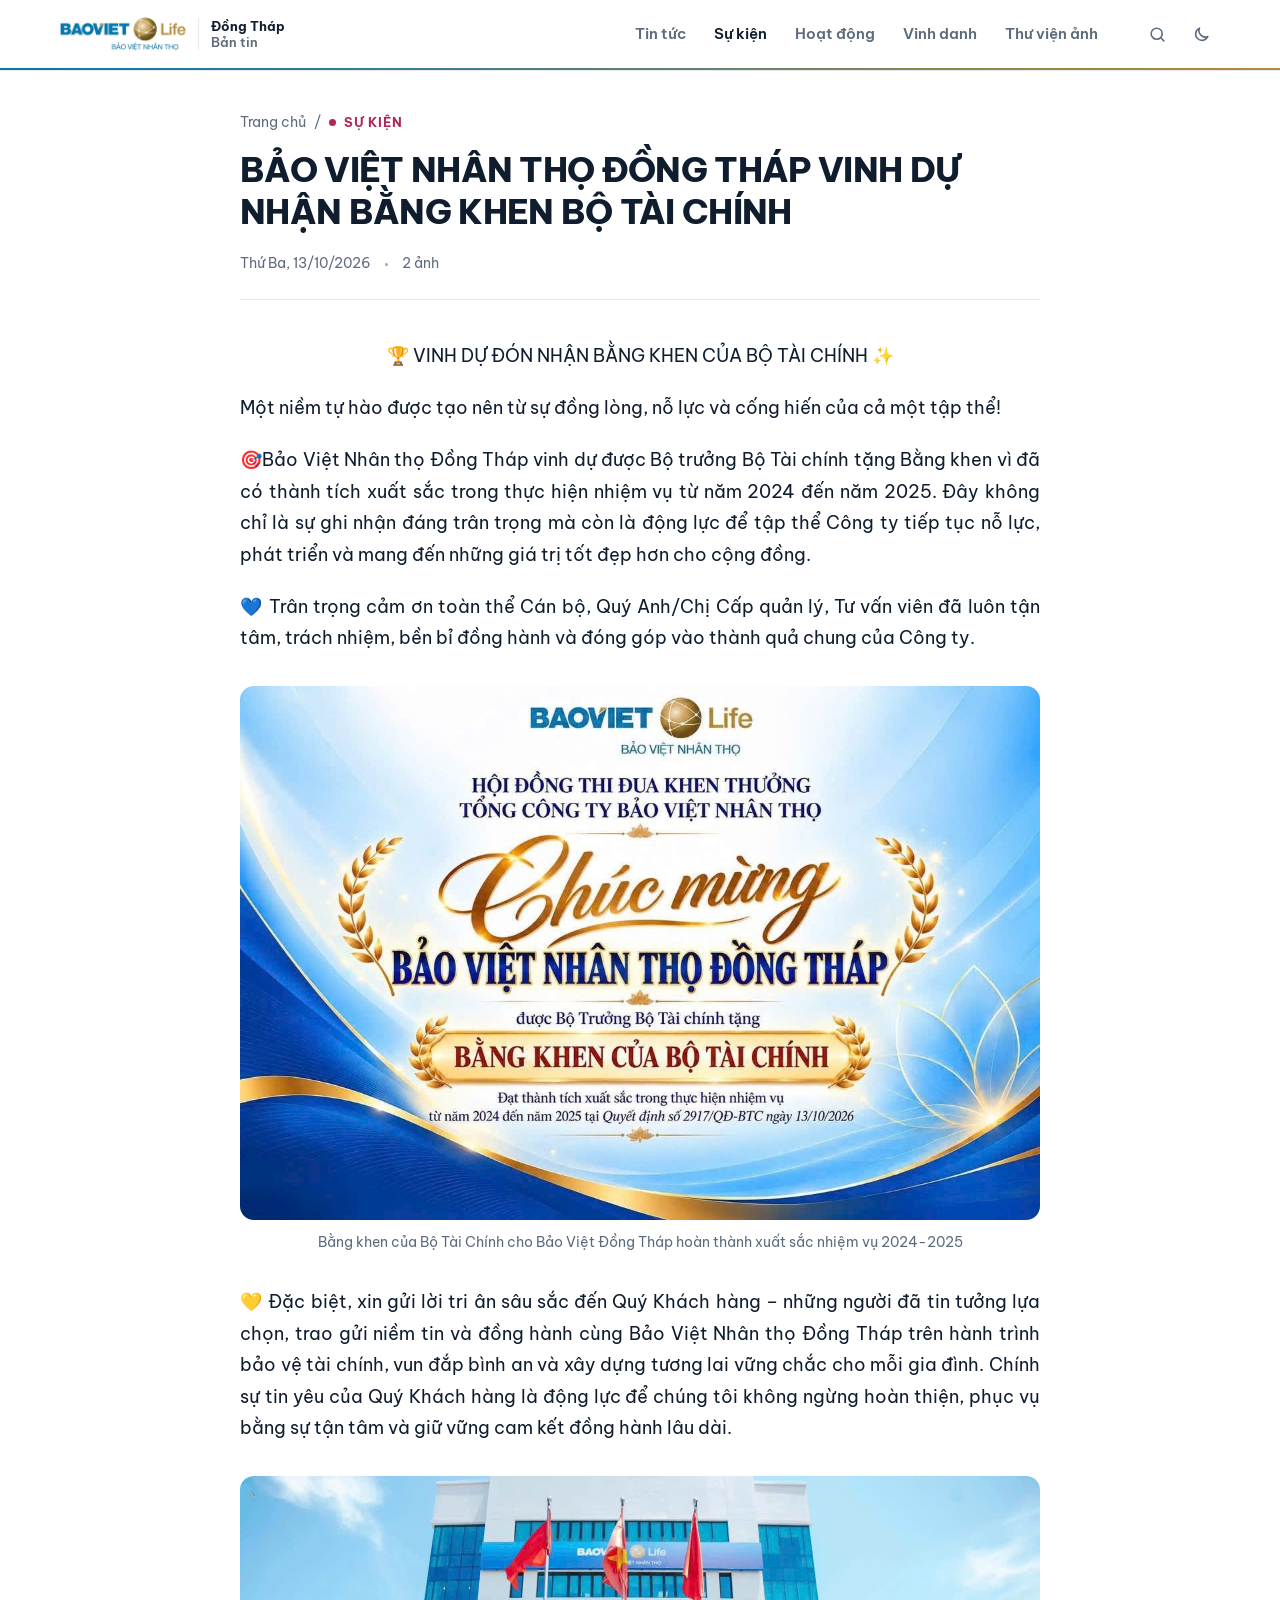
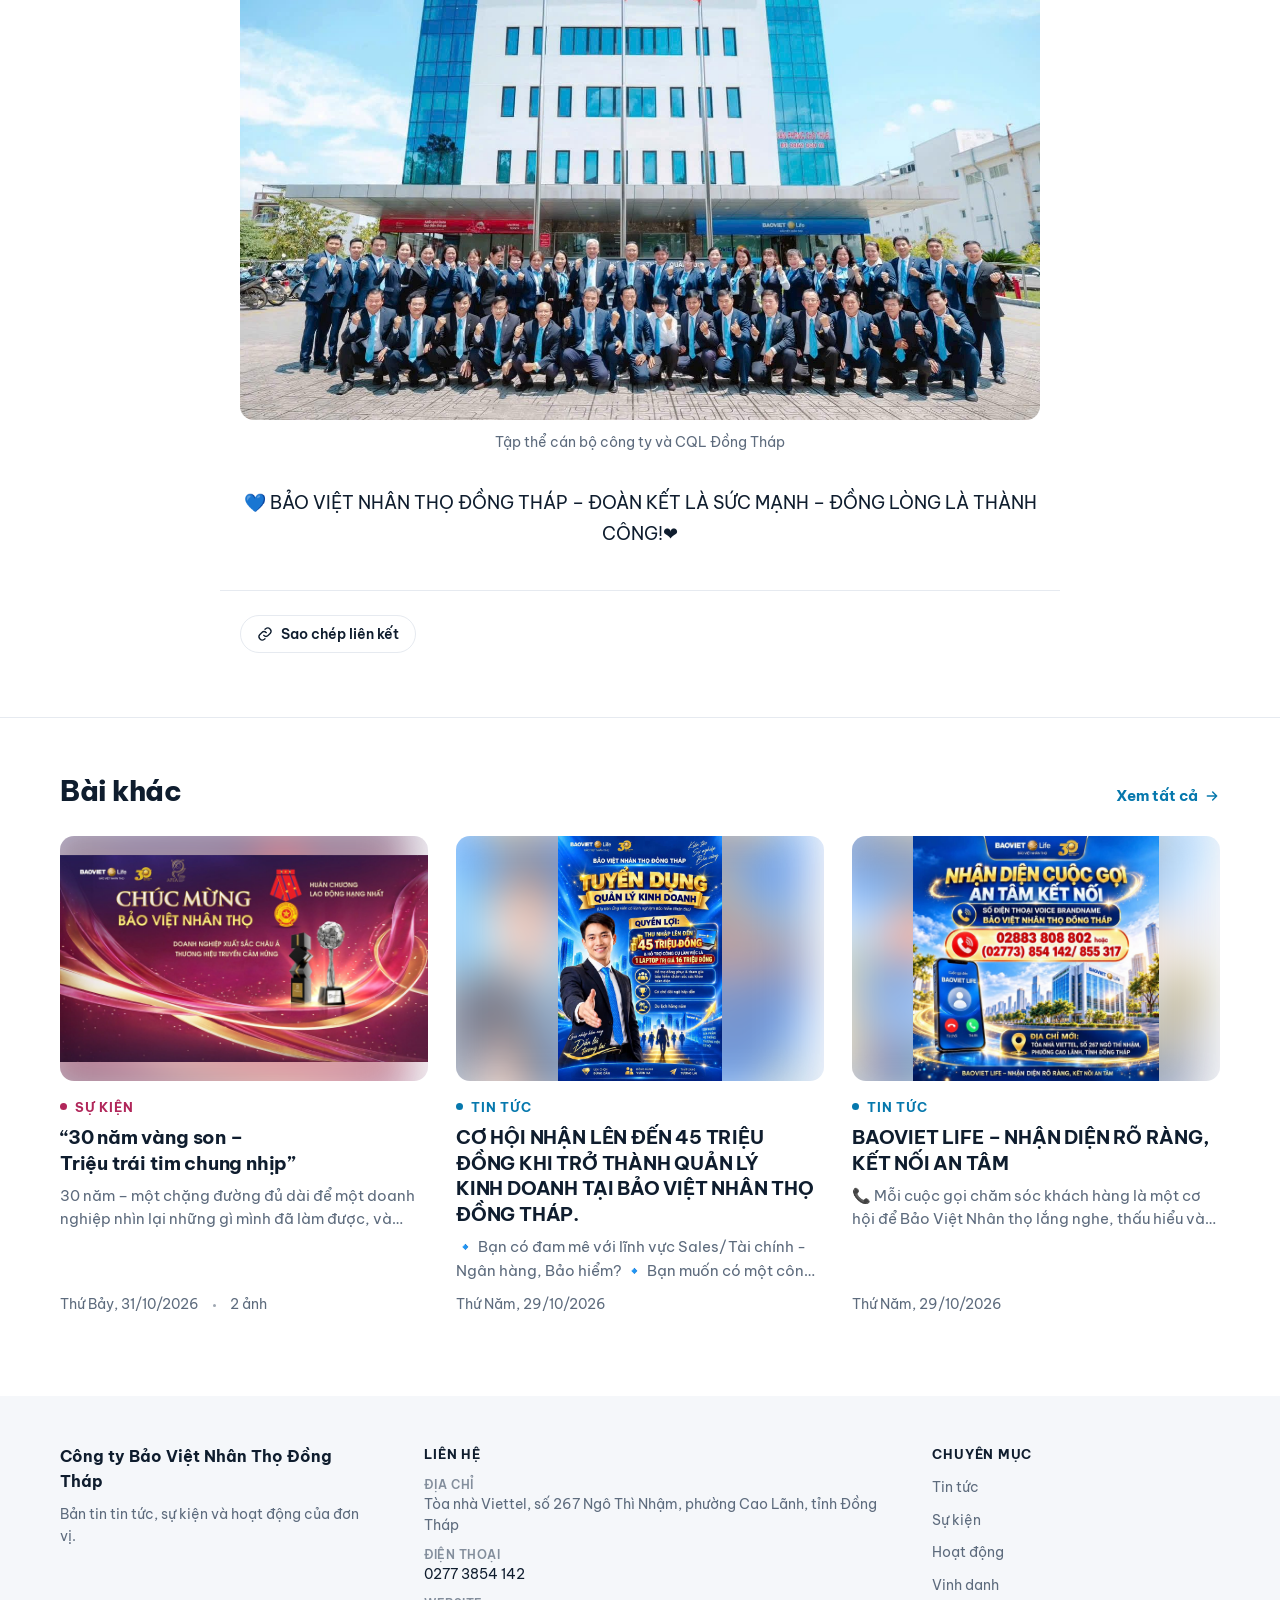
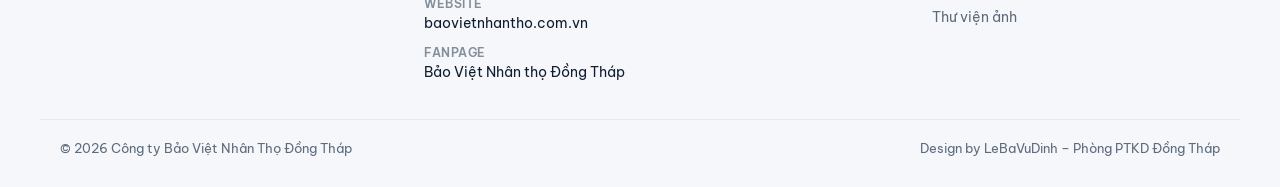
==== 20261013-bao-viet-nhan-tho-dong-thap-vinh-du-nhan-bang-khen.html @ 20047659 "Cuối trang: liên hệ, địa chỉ, chuyên mục, bản quyền và người thiết kế Co-Authored-By: Claude Opus 5." ====
<!doctype html>
<html lang="vi">
<head>
<meta charset="utf-8">
<meta name="viewport" content="width=device-width, initial-scale=1, viewport-fit=cover">
<title>BẢO VIỆT NHÂN THỌ ĐỒNG THÁP VINH DỰ NHẬN BẰNG KHEN BỘ TÀI CHÍNH – Bản tin BVNT Đồng Tháp</title>
<meta name="description" content="VINH DỰ ĐÓN NHẬN BẰNG KHEN CỦA BỘ TÀI CHÍNH Một niềm tự hào được tạo nên từ sự đồng lòng, nỗ lực và cống hiến của cả một tập thể! Bảo Việt Nhân thọ Đồng…">
<meta property="og:title" content="BẢO VIỆT NHÂN THỌ ĐỒNG THÁP VINH DỰ NHẬN BẰNG KHEN BỘ TÀI CHÍNH">
<meta property="og:description" content="VINH DỰ ĐÓN NHẬN BẰNG KHEN CỦA BỘ TÀI CHÍNH Một niềm tự hào được tạo nên từ sự đồng lòng, nỗ lực và cống hiến của cả một tập thể! Bảo Việt Nhân thọ Đồng…">
<meta property="og:type" content="article">
<!--seo-->
<link rel="canonical" href="https://bvntdongthap.github.io/20261013-bao-viet-nhan-tho-dong-thap-vinh-du-nhan-bang-khen.html">
<meta property="og:url" content="https://bvntdongthap.github.io/20261013-bao-viet-nhan-tho-dong-thap-vinh-du-nhan-bang-khen.html">
<meta property="og:image" content="https://bvntdongthap.github.io/anh/20261013-bao-viet-nhan-tho-dong-thap-vinh-du-nhan-bang-khen/01.jpg">
<meta property="og:site_name" content="Bản tin BVNT Đồng Tháp">
<meta property="og:locale" content="vi_VN">
<meta name="twitter:card" content="summary_large_image">
<meta property="article:published_time" content="2026-10-13T08:00:00+07:00">
<meta property="article:section" content="Sự kiện">
<script type="application/ld+json">{"@context":"https://schema.org","@type":"NewsArticle","headline":"BẢO VIỆT NHÂN THỌ ĐỒNG THÁP VINH DỰ NHẬN BẰNG KHEN BỘ TÀI CHÍNH","description":"VINH DỰ ĐÓN NHẬN BẰNG KHEN CỦA BỘ TÀI CHÍNH Một niềm tự hào được tạo nên từ sự đồng lòng, nỗ lực và cống hiến của cả một tập thể! Bảo Việt Nhân thọ Đồng…","image":["https://bvntdongthap.github.io/anh/20261013-bao-viet-nhan-tho-dong-thap-vinh-du-nhan-bang-khen/01.jpg"],"datePublished":"2026-10-13T08:00:00+07:00","dateModified":"2026-10-13T08:00:00+07:00","inLanguage":"vi","author":{"@type":"Organization","name":"Bảo Việt Nhân Thọ Đồng Tháp","url":"https://bvntdongthap.github.io/"},"publisher":{"@type":"Organization","name":"Bảo Việt Nhân Thọ Đồng Tháp","logo":{"@type":"ImageObject","url":"https://bvntdongthap.github.io/anh/logo.png"}},"mainEntityOfPage":{"@type":"WebPage","@id":"https://bvntdongthap.github.io/20261013-bao-viet-nhan-tho-dong-thap-vinh-du-nhan-bang-khen.html"}}</script>
<!--/seo-->
<link rel="icon" type="image/png" href="anh/bieu-tuong.png">
<link rel="preconnect" href="https://fonts.googleapis.com">
<link rel="preconnect" href="https://fonts.gstatic.com" crossorigin>
<link rel="stylesheet" href="https://fonts.googleapis.com/css2?family=Be+Vietnam+Pro:wght@400;500;600;700;800&display=swap">
<link rel="stylesheet" href="giao-dien.css?v=90fd9b16">
</head>
<body>
<header class="top">
  <div class="wrap">
    <a class="brand" href="index.html" aria-label="Bản tin Bảo Việt Nhân Thọ Đồng Tháp, trang chủ"><img src="anh/logo.png" alt="Bảo Việt Nhân Thọ" width="126" height="34"><span><b>Đồng Tháp</b>Bản tin</span></a>
    <nav class="nav" id="nav" aria-label="Chuyên mục"><a href="index.html?muc=news#moi-nhat">Tin tức</a><a href="index.html?muc=event#moi-nhat">Sự kiện</a><a href="index.html?muc=activity#moi-nhat">Hoạt động</a><a href="index.html?muc=honor#moi-nhat">Vinh danh</a><a href="index.html#khoanh-khac">Thư viện ảnh</a></nav>
    <div class="tools"><button class="ibtn" type="button" id="b-search" aria-label="Tìm kiếm" aria-expanded="false"><svg viewBox="0 0 24 24" fill="none" stroke="currentColor" stroke-width="2" stroke-linecap="round" aria-hidden="true"><circle cx="11" cy="11" r="7"/><path d="m20 20-3.5-3.5"/></svg></button><button class="ibtn" type="button" id="b-theme" aria-label="Đổi giao diện sáng/tối"><svg viewBox="0 0 24 24" fill="none" stroke="currentColor" stroke-width="2" stroke-linecap="round" stroke-linejoin="round" aria-hidden="true"><path d="M20 14.5A8 8 0 0 1 9.5 4a8 8 0 1 0 10.5 10.5Z"/></svg></button></div>
  </div>
  <div class="accent" aria-hidden="true"></div>
  <div class="search" id="search"><div class="wrap"><input id="q" type="search" placeholder="Tìm bài viết…" aria-label="Tìm bài viết" autocomplete="off"></div></div>
</header>

<main id="bai"><article><header class="art"><nav class="crumb" aria-label="Vị trí"><a href="index.html">Trang chủ</a><span aria-hidden="true">/</span><a class="kick k-event" href="index.html?muc=event#moi-nhat">Sự kiện</a></nav><h1 class="long">BẢO VIỆT NHÂN THỌ ĐỒNG THÁP VINH DỰ NHẬN BẰNG KHEN BỘ TÀI CHÍNH</h1><p class="meta"><span>Thứ Ba, 13/10/2026</span><span>2 ảnh</span></p></header><div class="prose"><p class="al-center">🏆 VINH DỰ ĐÓN NHẬN BẰNG KHEN CỦA BỘ TÀI CHÍNH ✨</p><p class="al-justify">Một niềm tự hào được tạo nên từ sự đồng lòng, nỗ lực và cống hiến của cả một tập thể!</p><p class="al-justify">🎯Bảo Việt Nhân thọ Đồng Tháp vinh dự được Bộ trưởng Bộ Tài chính tặng Bằng khen vì đã có thành tích xuất sắc trong thực hiện nhiệm vụ từ năm 2024 đến năm 2025. Đây không chỉ là sự ghi nhận đáng trân trọng mà còn là động lực để tập thể Công ty tiếp tục nỗ lực, phát triển và mang đến những giá trị tốt đẹp hơn cho cộng đồng.</p><p class="al-justify">💙 Trân trọng cảm ơn toàn thể Cán bộ, Quý Anh/Chị Cấp quản lý, Tư vấn viên đã luôn tận tâm, trách nhiệm, bền bỉ đồng hành và đóng góp vào thành quả chung của Công ty.</p><figure class="inl"><button type="button" data-aphoto="0" aria-label="Xem ảnh 1"><img src="anh/20261013-bao-viet-nhan-tho-dong-thap-vinh-du-nhan-bang-khen/01.jpg" alt="Bằng khen của  Bộ Tài Chính cho Bảo Việt Đồng Tháp hoàn thành xuất sắc nhiệm vụ 2024-2025" loading="lazy"></button><figcaption>Bằng khen của  Bộ Tài Chính cho Bảo Việt Đồng Tháp hoàn thành xuất sắc nhiệm vụ 2024-2025</figcaption></figure><p class="al-justify">💛 Đặc biệt, xin gửi lời tri ân sâu sắc đến Quý Khách hàng – những người đã tin tưởng lựa chọn, trao gửi niềm tin và đồng hành cùng Bảo Việt Nhân thọ Đồng Tháp trên hành trình bảo vệ tài chính, vun đắp bình an và xây dựng tương lai vững chắc cho mỗi gia đình. Chính sự tin yêu của Quý Khách hàng là động lực để chúng tôi không ngừng hoàn thiện, phục vụ bằng sự tận tâm và giữ vững cam kết đồng hành lâu dài.</p><figure class="inl"><button type="button" data-aphoto="1" aria-label="Xem ảnh 2"><img src="anh/20261013-bao-viet-nhan-tho-dong-thap-vinh-du-nhan-bang-khen/02.jpg" alt="Tập thể cán bộ công ty và CQL Đồng Tháp" loading="lazy"></button><figcaption>Tập thể cán bộ công ty và CQL Đồng Tháp</figcaption></figure><p class="al-center">💙 BẢO VIỆT NHÂN THỌ ĐỒNG THÁP – ĐOÀN KẾT LÀ SỨC MẠNH – ĐỒNG LÒNG LÀ THÀNH CÔNG!❤️</p></div><p class="share"><button class="pill" type="button" data-act="copy"><svg viewBox="0 0 24 24" fill="none" stroke="currentColor" stroke-width="2" stroke-linecap="round" stroke-linejoin="round" aria-hidden="true"><path d="M10 14a5 5 0 0 0 7 0l3-3a5 5 0 0 0-7-7l-1 1M14 10a5 5 0 0 0-7 0l-3 3a5 5 0 0 0 7 7l1-1"/></svg><span>Sao chép liên kết</span></button></p></article><section class="sec related" aria-labelledby="h-rel"><div class="wrap"><div class="sec-h"><h2 id="h-rel">Bài khác</h2><a class="more" href="index.html">Xem tất cả <svg viewBox="0 0 24 24" width="16" height="16" fill="none" stroke="currentColor" stroke-width="2.2" stroke-linecap="round" stroke-linejoin="round" aria-hidden="true"><path d="M5 12h14M13 6l6 6-6 6"/></svg></a></div><div class="grid"><a class="card" href="20261031-30-nam-vang-son-trieu-trai-tim-chung-nhip.html" data-open="20261031-30-nam-vang-son-trieu-trai-tim-chung-nhip"><span class="ph"><img class="blur" src="anh/20261031-30-nam-vang-son-trieu-trai-tim-chung-nhip/01.jpg" alt="" aria-hidden="true" loading="lazy"><img class="fg" src="anh/20261031-30-nam-vang-son-trieu-trai-tim-chung-nhip/01.jpg" alt="“30 năm vàng son – Triệu trái tim chung nhịp”" loading="lazy"></span><span class="kick k-event">Sự kiện · Còn 2 ngày</span><h3>“30 năm vàng son – Triệu trái tim chung nhịp”</h3><span class="sn">30 năm – một chặng đường đủ dài để một doanh nghiệp nhìn lại những gì mình đã làm được, và cũng đủ để chúng tôi hiểu rằng: thành tựu lớn nhất của Bảo Việt Nhân thọ không chỉ nằm ở những con số, mà…</span><span class="meta"><span>Thứ Bảy, 31/10/2026</span><span>2 ảnh</span></span></a><a class="card" href="20261029-co-hoi-nhan-len-den-45-trieu-dong-khi-tro-thanh-qu.html" data-open="20261029-co-hoi-nhan-len-den-45-trieu-dong-khi-tro-thanh-qu"><span class="ph"><img class="blur" src="anh/20261029-co-hoi-nhan-len-den-45-trieu-dong-khi-tro-thanh-qu/01.jpg" alt="" aria-hidden="true" loading="lazy"><img class="fg" src="anh/20261029-co-hoi-nhan-len-den-45-trieu-dong-khi-tro-thanh-qu/01.jpg" alt="CƠ HỘI NHẬN LÊN ĐẾN 45 TRIỆU ĐỒNG KHI TRỞ THÀNH QUẢN LÝ KINH DOANH TẠI BẢO VIỆT NHÂN THỌ ĐỒNG THÁP." loading="lazy"></span><span class="kick k-news">Tin tức</span><h3>CƠ HỘI NHẬN LÊN ĐẾN 45 TRIỆU ĐỒNG KHI TRỞ THÀNH QUẢN LÝ KINH DOANH TẠI BẢO VIỆT NHÂN THỌ ĐỒNG THÁP.</h3><span class="sn">🔹 Bạn có đam mê với lĩnh vực Sales/Tài chính - Ngân hàng, Bảo hiểm? 🔹 Bạn muốn có một công việc với chế độ ổn định? 🔹 Bạn muốn nâng cao thu nhập nhưng chưa có kinh nghiệm thực chiến? Vị trí Quản…</span><span class="meta"><span>Thứ Năm, 29/10/2026</span></span></a><a class="card" href="20261029-baoviet-life-nhan-dien-ro-rang-ket-noi-an-tam.html" data-open="20261029-baoviet-life-nhan-dien-ro-rang-ket-noi-an-tam"><span class="ph"><img class="blur" src="anh/20261029-baoviet-life-nhan-dien-ro-rang-ket-noi-an-tam/01.jpg" alt="" aria-hidden="true" loading="lazy"><img class="fg" src="anh/20261029-baoviet-life-nhan-dien-ro-rang-ket-noi-an-tam/01.jpg" alt="Số Hotline Công Ty Bảo Việt Đồng Tháp" loading="lazy"></span><span class="kick k-news">Tin tức</span><h3>BAOVIET LIFE – NHẬN DIỆN RÕ RÀNG, KẾT NỐI AN TÂM</h3><span class="sn">📞 Mỗi cuộc gọi chăm sóc khách hàng là một cơ hội để Bảo Việt Nhân thọ lắng nghe, thấu hiểu và đồng hành cùng Quý khách. Nhằm mang đến trải nghiệm dịch vụ thuận tiện, an toàn và đáng tin cậy hơn, Bảo…</span><span class="meta"><span>Thứ Năm, 29/10/2026</span></span></a></div></div></section></main>

<footer class="foot">
  <div class="wrap foot-grid">
    <div class="foot-brand"><strong>Công ty Bảo Việt Nhân Thọ Đồng Tháp</strong><p>Bản tin tin tức, sự kiện và hoạt động của đơn vị.</p></div>
    <div><h2>Liên hệ</h2><ul class="foot-list"><li><span>Địa chỉ</span>Tòa nhà Viettel, số 267 Ngô Thì Nhậm, phường Cao Lãnh, tỉnh Đồng Tháp</li><li><span>Điện thoại</span><a href="tel:02773854142">0277 3854 142</a></li><li><span>Website</span><a href="https://baovietnhantho.com.vn" target="_blank" rel="noopener">baovietnhantho.com.vn</a></li><li><span>Fanpage</span><a href="https://www.facebook.com/profile.php?id=61576622672653" target="_blank" rel="noopener">Bảo Việt Nhân thọ Đồng Tháp</a></li></ul></div>
    <div><h2>Chuyên mục</h2><nav class="foot-nav" aria-label="Liên kết cuối trang"><a href="index.html?muc=news#moi-nhat">Tin tức</a><a href="index.html?muc=event#moi-nhat">Sự kiện</a><a href="index.html?muc=activity#moi-nhat">Hoạt động</a><a href="index.html?muc=honor#moi-nhat">Vinh danh</a><a href="index.html#khoanh-khac">Thư viện ảnh</a></nav></div>
  </div>
  <div class="wrap foot-bar"><span>© 2026 Công ty Bảo Việt Nhân Thọ Đồng Tháp</span><span>Design by LeBaVuDinh – Phòng PTKD Đồng Tháp</span></div>
</footer>

<dialog id="lightbox" aria-label="Xem ảnh">
  <div class="lb">
    <button class="x" type="button" data-close aria-label="Đóng">×</button>
    <img id="lb-img" alt="">
    <div class="cap" id="lb-cap"></div>
    <button class="lb-nav lb-prev" type="button" id="lb-prev" aria-label="Ảnh trước">‹</button>
    <button class="lb-nav lb-next" type="button" id="lb-next" aria-label="Ảnh sau">›</button>
  </div>
</dialog>

<script>window.BAI_ID = "20261013-bao-viet-nhan-tho-dong-thap-vinh-du-nhan-bang-khen";</script>
<script src="du-lieu/bai-viet.js?v=d2145c5d"></script>
<script src="chung.js?v=aa535b6d"></script>
<script>
(function () {
  var posts = loadPosts().sort(byDateDesc), byId = {};
  posts.forEach(function (p) { byId[p.id] = p; });
  // Trang tĩnh của bài gán window.BAI_ID; link cũ dạng bai.html?id=… thì chuyển sang trang tĩnh.
  var id = window.BAI_ID || new URLSearchParams(location.search).get('id') || '';
  var p = byId[id];
  if (!window.BAI_ID && p) { location.replace(postHref(id)); return; }
  themeInit();
  var box = $('#search'), q = $('#q');
  $('#b-search').addEventListener('click', function () { var on = box.classList.toggle('on'); this.setAttribute('aria-expanded', on); if (on) q.focus(); });
  q.addEventListener('keydown', function (e) { if (e.key === 'Enter' && q.value.trim()) location.href = 'index.html?q=' + encodeURIComponent(q.value.trim()) + '#moi-nhat'; });
  if (!p) { $('#bai').innerHTML = '<header class="art"><h1>Không tìm thấy bài viết</h1><p class="lead">Bài có thể đã được gỡ. <a href="index.html">Về trang chủ</a></p></header>'; return; }
  document.querySelectorAll('#nav a').forEach(function (a) { if (a.getAttribute('href').indexOf('muc=' + p.kind + '#') > 0) a.setAttribute('aria-current', 'page'); else a.removeAttribute('aria-current'); });
  $('#bai').innerHTML = postHTML(p, posts);
  var photos = p.photos.map(function (ph) { return { id: ph.id, caption: ph.caption, post: p }; });
  document.addEventListener('click', function (e) {
    var b = e.target.closest('[data-aphoto]'); if (b) return openLB(photos, +b.dataset.aphoto, p.id);
    var c = e.target.closest('[data-act="copy"]'); if (c) copyLink(c);
  });
  initLightbox();
  Peek.init(function (x) { return byId[x]; });
  fitAll();
})();
</script>
</body>
</html>
---- giao-dien.css ----
/* Giao diện Bản tin BVNT Đồng Tháp — kiểu tạp chí tối giản: một màu chủ đạo, nhiều khoảng trắng, chữ thường, không khung thừa.
   Bố cục: đầu trang mảnh → tin chính → lưới Mới nhất có nút lọc → Khoảnh khắc (ảnh) → cuối trang. Trang bài: tiêu đề rộng, cột chữ 680px. */
:root {
  --brand: #0678ad; --brand-ink: #055e88; --navy: #083553; --gold: #b48b34; --gold-soft: #f6eedd;
  --bg: #ffffff; --soft: #f5f7fa; --ink: #0f1d2e; --muted: #5d6b7d; --line: #e6eaf0;
  --k-news: #0678ad; --k-event: #b1265a; --k-activity: #2b7148; --k-honor: #9a7424;
  --header: rgba(255,255,255,.86); --plate: transparent;
  --font: "Be Vietnam Pro", "Segoe UI", system-ui, sans-serif;
  --gut: max(20px, env(safe-area-inset-left, 0px)); --col: 800px;
  color-scheme: light;
}
@media (prefers-color-scheme: dark) { :root:not([data-theme="light"]) {
  --brand: #5cb3e8; --brand-ink: #7cc3ee; --navy: #e9eef5; --gold: #d8ae55; --gold-soft: #2c2412;
  --bg: #0b1420; --soft: #111d2c; --ink: #e9eef5; --muted: #9aa8ba; --line: #1f2d40;
  --k-news: #5cb3e8; --k-event: #f07aa3; --k-activity: #6fcf97; --k-honor: #e0bb63;
  --header: rgba(11,20,32,.82); --plate: #ffffff; color-scheme: dark; } }
:root[data-theme="dark"] {
  --brand: #5cb3e8; --brand-ink: #7cc3ee; --navy: #e9eef5; --gold: #d8ae55; --gold-soft: #2c2412;
  --bg: #0b1420; --soft: #111d2c; --ink: #e9eef5; --muted: #9aa8ba; --line: #1f2d40;
  --k-news: #5cb3e8; --k-event: #f07aa3; --k-activity: #6fcf97; --k-honor: #e0bb63;
  --header: rgba(11,20,32,.82); --plate: #ffffff; color-scheme: dark; }

* { box-sizing: border-box; }
html { -webkit-text-size-adjust: 100%; }
body { margin: 0; background: var(--bg); color: var(--ink); font-family: var(--font); font-size: 16px; line-height: 1.6; -webkit-font-smoothing: antialiased; }
h1, h2, h3, p, figure { margin: 0; }
a { color: inherit; text-decoration: none; }
img { display: block; max-width: 100%; }
button { font: inherit; color: inherit; }
:focus-visible { outline: 2px solid var(--brand); outline-offset: 3px; border-radius: 4px; }
.wrap { max-width: 1200px; margin: 0 auto; padding: 0 var(--gut); }
.sr { position: absolute; width: 1px; height: 1px; overflow: hidden; clip: rect(0 0 0 0); white-space: nowrap; }

/* ---------- Đầu trang ---------- */
.top { position: sticky; top: 0; z-index: 30; background: var(--header); backdrop-filter: saturate(1.6) blur(14px); -webkit-backdrop-filter: saturate(1.6) blur(14px); border-bottom: 1px solid var(--line); }
.top .wrap { display: flex; align-items: center; gap: 28px; height: 68px; }
.brand { display: flex; align-items: center; gap: 12px; flex: none; }
.brand img { height: 34px; width: auto; background: var(--plate); border-radius: 6px; padding: var(--plate-pad, 0); }
:root[data-theme="dark"] .brand img { padding: 4px 6px; }
@media (prefers-color-scheme: dark) { :root:not([data-theme="light"]) .brand img { padding: 4px 6px; } }
.brand span { padding-left: 12px; border-left: 1px solid var(--line); font-size: 13px; line-height: 1.25; font-weight: 600; color: var(--muted); }
.brand b { display: block; color: var(--ink); font-weight: 700; }
.nav { display: flex; gap: 4px; margin-left: auto; }
.nav a { padding: 8px 12px; border-radius: 999px; font-size: 14.5px; font-weight: 600; color: var(--muted); transition: color .15s, background .15s; }
.nav a:hover { color: var(--ink); background: var(--soft); }
.nav a[aria-current] { color: var(--ink); }
.tools { display: flex; gap: 6px; }
.ibtn { display: inline-grid; place-items: center; width: 38px; height: 38px; border: 0; border-radius: 999px; background: transparent; color: var(--muted); cursor: pointer; }
.ibtn:hover { background: var(--soft); color: var(--ink); }
.ibtn svg { width: 19px; height: 19px; }
.accent { height: 2px; background: linear-gradient(90deg, var(--brand), var(--gold)); }
.search { display: none; border-bottom: 1px solid var(--line); background: var(--bg); }
.search.on { display: block; }
.search input { width: 100%; height: 56px; border: 0; background: transparent; color: var(--ink); font: inherit; font-size: 18px; outline: none; }
@media (max-width: 860px) { .nav { display: none; } .tools { margin-left: auto; } .top .wrap { height: 60px; } .brand img { height: 30px; } }

/* ---------- Nhãn mục và thông tin phụ ---------- */
.kick { display: inline-flex; align-items: center; gap: 8px; font-size: 12.5px; font-weight: 700; letter-spacing: .06em; text-transform: uppercase; color: var(--k, var(--brand)); }
.kick::before { content: ""; width: 7px; height: 7px; border-radius: 50%; background: currentColor; }
.k-news { --k: var(--k-news); } .k-event { --k: var(--k-event); } .k-activity { --k: var(--k-activity); } .k-honor { --k: var(--k-honor); }
.meta { display: flex; flex-wrap: wrap; align-items: center; gap: 6px 14px; font-size: 14px; color: var(--muted); }
.meta.stack { display: grid; gap: 4px; }
.meta.stack > *::before { display: none; }
.meta > * + *::before { content: ""; display: inline-block; width: 3px; height: 3px; margin-right: 14px; vertical-align: middle; border-radius: 50%; background: currentColor; opacity: .6; }

/* Ảnh poster: hiện trọn (không cắt chữ trên poster), phần trống phủ bằng chính ảnh làm mờ. */
.ph { display: block; position: relative; overflow: hidden; border-radius: 14px; background: var(--soft); isolation: isolate; }
.ph .blur { position: absolute; inset: -20px; width: calc(100% + 40px); height: calc(100% + 40px); object-fit: cover; filter: blur(22px) saturate(1.2); opacity: .55; z-index: -1; }
.ph .fg { width: 100%; height: 100%; object-fit: contain; transition: transform .5s cubic-bezier(.2,.7,.2,1); }
.ph svg { width: 100%; height: 100%; display: block; }

/* ---------- Tin chính ---------- */
.hero { padding: 44px 0 56px; }
.hero .wrap { display: grid; grid-template-columns: minmax(0, 1.2fr) minmax(0, 1fr); gap: 48px; align-items: stretch; }
.hero-txt { align-self: center; }
.hero-pic { display: block; height: 100%; }
/* Ảnh tin chính cao bằng khối chữ bên cạnh: hai cột cân nhau. */
.hero .ph { height: 100%; min-height: 340px; box-shadow: 0 30px 60px -30px rgba(8,53,83,.35); }
.hero h1 { margin: 16px 0 14px; font-size: clamp(30px, 3.4vw, 46px); line-height: 1.14; font-weight: 800; letter-spacing: -.02em; }
.hero h1 .ln { display: block; }
.hero .lead { font-size: 17.5px; color: var(--muted); display: -webkit-box; -webkit-line-clamp: 4; -webkit-box-orient: vertical; overflow: hidden; }
.hero .meta { margin-top: 18px; }
.cd { display: flex; gap: 10px; margin-top: 24px; }
.cd span { display: block; min-width: 64px; font-size: 12px; color: var(--muted); padding: 10px 8px; border-radius: 12px; background: var(--soft); text-align: center; }
.cd b { display: block; color: var(--ink); font-size: 26px; line-height: 1.1; font-weight: 800; font-variant-numeric: tabular-nums; }
.go { display: inline-flex; align-items: center; gap: 8px; margin-top: 26px; padding: 12px 20px; border-radius: 999px; background: var(--ink); color: var(--bg); font-size: 15px; font-weight: 700; transition: transform .15s, background .15s; }
.go:hover { transform: translateX(2px); }
.go svg { width: 16px; height: 16px; }
a.hero-pic:hover .fg { transform: scale(1.02); }
@media (max-width: 900px) { .hero { padding: 24px 0 40px; } .hero .wrap { grid-template-columns: 1fr; gap: 24px; } .hero .ph { height: auto; min-height: 0; aspect-ratio: 4 / 3; } }

/* ---------- Khu bài ---------- */
.sec { padding: 56px 0; border-top: 1px solid var(--line); }
.sec-h { display: flex; flex-wrap: wrap; align-items: end; justify-content: space-between; gap: 16px; margin-bottom: 28px; }
.sec-h h2 { font-size: 28px; line-height: 1.2; font-weight: 800; letter-spacing: -.015em; }
.sec-h p { margin-top: 4px; color: var(--muted); font-size: 15px; }
.chips { display: flex; flex-wrap: wrap; gap: 8px; }
.chip { height: 36px; padding: 0 16px; border: 1px solid var(--line); border-radius: 999px; background: transparent; font-size: 14px; font-weight: 600; color: var(--muted); cursor: pointer; transition: all .15s; }
.chip:hover { color: var(--ink); border-color: var(--muted); }
.chip[aria-pressed="true"] { background: var(--ink); border-color: var(--ink); color: var(--bg); }
.grid { display: grid; grid-template-columns: repeat(3, minmax(0, 1fr)); gap: 40px 28px; }
.grid.g2 { grid-template-columns: repeat(2, minmax(0, 1fr)); gap: 44px 32px; }
.grid.g2 .card h3 { font-size: 22px; }
@media (max-width: 980px) { .grid { grid-template-columns: repeat(2, minmax(0, 1fr)); } }
@media (max-width: 600px) { .grid, .grid.g2 { grid-template-columns: 1fr; gap: 32px; } .sec { padding: 40px 0; } .sec-h h2 { font-size: 24px; } }
/* Thẻ bài: ảnh, nhãn, tiêu đề, hai dòng tóm tắt, ngày; ngày luôn nằm đáy thẻ nên các thẻ cùng hàng thẳng nhau. */
.card { display: flex; flex-direction: column; }
.card .ph { aspect-ratio: 3 / 2; }
.card:hover .fg { transform: scale(1.03); }
.card .kick { margin-top: 16px; }
.card h3 { margin-top: 8px; font-size: 19px; line-height: 1.35; font-weight: 700; letter-spacing: -.01em; text-wrap: pretty; display: -webkit-box; -webkit-line-clamp: 3; -webkit-box-orient: vertical; overflow: hidden; transition: color .15s; }
.card:hover h3 { color: var(--brand); }
/* Tiêu đề thẻ hiện đủ, không cắt: cắt dòng làm dấu chồng của chữ in hoa (Ả, Ỗ) ló lên thành chấm lạ. */
.card h3 { flex: none; display: block; overflow: visible; -webkit-line-clamp: unset; }
.card .sn { flex: none; max-height: calc(2 * 1.55em); }
.grid.g2 .card .sn { max-height: calc(3 * 1.55em); }
.card .sn { margin-top: 8px; font-size: 15px; line-height: 1.55; color: var(--muted); display: -webkit-box; -webkit-line-clamp: 2; -webkit-box-orient: vertical; overflow: hidden; }
.grid.g2 .card .sn { -webkit-line-clamp: 3; }
.card .meta { margin-top: auto; padding-top: 12px; font-size: 13.5px; }
.empty { padding: 40px 0; color: var(--muted); }

/* ---------- Khoảnh khắc (thư viện ảnh) ---------- */
.gal { margin: 0; display: grid; grid-template-columns: repeat(4, 1fr); grid-auto-rows: 180px; gap: 12px; }
.gal button { position: relative; padding: 0; border: 0; border-radius: 12px; overflow: hidden; background: var(--soft); cursor: zoom-in; }
.gal button:first-child { grid-column: span 2; grid-row: span 2; }
.gal img { width: 100%; height: 100%; object-fit: cover; transition: transform .5s cubic-bezier(.2,.7,.2,1); }
.gal button:hover img { transform: scale(1.04); }
.more { display: inline-flex; align-items: center; gap: 6px; font-size: 15px; font-weight: 700; color: var(--brand); }
.more:hover { text-decoration: underline; text-underline-offset: 3px; }
@media (max-width: 700px) { .gal { grid-template-columns: repeat(2, 1fr); grid-auto-rows: 140px; } }

/* ---------- Cuối trang ---------- */
/* Cuối trang: giới thiệu, liên hệ, chuyên mục; dải dưới cùng ghi bản quyền và người thiết kế. */
.foot { margin-top: 24px; padding: 48px 0 0; background: var(--soft); font-size: 14px; color: var(--muted); }
.foot-grid { display: grid; grid-template-columns: 1.1fr 1.6fr 1fr; gap: 32px 48px; padding-bottom: 36px; }
.foot strong { display: block; color: var(--ink); font-size: 16px; }
.foot p { margin-top: 8px; line-height: 1.6; }
.foot .foot-note { font-size: 13px; }
.foot h2 { margin-bottom: 12px; color: var(--ink); font-size: 13px; font-weight: 700; letter-spacing: .06em; text-transform: uppercase; }
.foot-list { margin: 0; padding: 0; list-style: none; display: grid; gap: 10px; line-height: 1.5; }
.foot-list span { display: block; font-size: 12px; font-weight: 600; letter-spacing: .04em; text-transform: uppercase; opacity: .75; }
.foot a { color: var(--ink); }
.foot a:hover { color: var(--brand); }
.foot-nav { display: grid; gap: 10px; }
.foot-nav a { color: var(--muted); }
.foot-bar { display: flex; flex-wrap: wrap; justify-content: space-between; gap: 8px 24px; padding-top: 18px; padding-bottom: 28px; border-top: 1px solid var(--line); font-size: 13px; }
@media (max-width: 860px) { .foot-grid { grid-template-columns: 1fr 1fr; } .foot-brand { grid-column: 1 / -1; } }
@media (max-width: 560px) { .foot-grid { grid-template-columns: 1fr; } }

/* ---------- Trang bài ---------- */
/* Trang bài một cột: tiêu đề, ảnh bìa, nội dung, ảnh đều cùng bề ngang. */
.art { max-width: calc(var(--col) + 2 * var(--gut)); margin: 0 auto; padding: 40px var(--gut) 0; }
.crumb { display: flex; gap: 8px; align-items: center; font-size: 14px; color: var(--muted); }
.crumb a:hover { color: var(--ink); }
.crumb .kick + .kick { color: var(--gold); }
.art h1 { margin: 16px 0 0; font-size: clamp(30px, 4vw, 44px); line-height: 1.16; font-weight: 800; letter-spacing: -.02em; }
.art h1 .ln { display: block; }
.art h1.long { font-size: clamp(26px, 2.8vw, 34px); line-height: 1.22; }
.art .lead { margin-top: 18px; font-size: 20px; line-height: 1.55; color: var(--muted); }
.art .meta { margin-top: 20px; padding-bottom: 24px; border-bottom: 1px solid var(--line); }
.cover { max-width: calc(var(--col) + 2 * var(--gut)); margin: 32px auto 0; padding: 0 var(--gut); }
.cover button { display: block; width: 100%; padding: 0; border: 0; background: none; cursor: zoom-in; }
.cover .ph { aspect-ratio: 16 / 10; border-radius: 18px; }
.cover { display: block; }
.cover figcaption, .prose figcaption { margin-top: 10px; font-size: 14px; color: var(--muted); text-align: center; }
.prose { max-width: calc(var(--col) + 2 * var(--gut)); margin: 40px auto 0; padding: 0 var(--gut); font-size: 18px; line-height: 1.75; }
.prose p { margin: 0 0 1.15em; }
.prose p.al-center { text-align: center; } .prose p.al-right { text-align: right; } .prose p.al-justify { text-align: justify; }
.prose h2.sub { margin: 1.6em 0 .6em; font-size: 24px; line-height: 1.3; font-weight: 800; letter-spacing: -.01em; }
.prose ul, .prose ol { margin: 0 0 1.15em; padding-left: 1.3em; }
.prose li { margin: .3em 0; }
.prose blockquote { margin: 1.4em 0; padding: 4px 0 4px 20px; border-left: 3px solid var(--gold); font-size: 20px; color: var(--ink); }
.prose a { color: var(--brand); text-decoration: underline; text-underline-offset: 3px; }
.prose figure.inl { margin: 1.8em 0; }
.prose figure.inl button { display: block; width: 100%; padding: 0; border: 0; background: none; cursor: zoom-in; }
.prose figure.inl img { width: 100%; border-radius: 14px; }
.prose .inl-row { display: grid; grid-template-columns: repeat(var(--n), 1fr); gap: 10px; margin: 1.8em 0; }
.prose .inl-row figure.inl { margin: 0; }
.prose .inl-row img { aspect-ratio: 1; object-fit: cover; }
.photos { max-width: calc(var(--col) + 2 * var(--gut)); margin: 48px auto 0; padding: 0 var(--gut); }
.photos h2 { font-size: 22px; font-weight: 800; margin-bottom: 18px; }
.share { max-width: calc(var(--col) + 2 * var(--gut)); margin: 40px auto 0; flex-wrap: wrap; padding: 24px var(--gut) 0; display: flex; align-items: center; gap: 12px; border-top: 1px solid var(--line); font-size: 14px; color: var(--muted); }
.pill { display: inline-flex; align-items: center; gap: 8px; height: 38px; padding: 0 16px; border: 1px solid var(--line); border-radius: 999px; background: transparent; font-size: 14px; font-weight: 600; color: var(--ink); cursor: pointer; }
.pill:hover { border-color: var(--muted); }
.pill svg { width: 16px; height: 16px; }
.related { margin-top: 64px; }

/* ---------- Xem ảnh lớn ---------- */
dialog#lightbox { width: 100vw; height: 100vh; max-width: none; max-height: none; margin: 0; padding: 0; border: 0; background: rgba(5,10,18,.94); color: #fff; }
dialog#lightbox::backdrop { background: transparent; }
.lb { position: relative; height: 100%; display: grid; grid-template-rows: 1fr auto; place-items: center; padding: 56px 72px 20px; }
.lb img { max-width: 100%; max-height: calc(100vh - 160px); object-fit: contain; border-radius: 8px; }
.lb .cap { max-width: 760px; padding-top: 14px; text-align: center; font-size: 14px; }
.lb .cap a { color: #9fd3f5; }
.lb .x, .lb-nav { position: absolute; display: grid; place-items: center; width: 46px; height: 46px; border: 0; border-radius: 999px; background: rgba(255,255,255,.1); color: #fff; font-size: 26px; cursor: pointer; }
.lb .x { top: 14px; right: 14px; }
.lb-prev { left: 14px; top: 50%; } .lb-next { right: 14px; top: 50%; }
.lb .x:hover, .lb-nav:hover { background: rgba(255,255,255,.2); }
@media (max-width: 600px) { .lb { padding: 56px 8px 16px; } .lb-nav { top: auto; bottom: 14px; } }

/* ---------- Khung xem trước khi rê chuột (dùng lại từ bản hiện tại) ---------- */
.peek { position: fixed; z-index: 50; width: 320px; border-radius: 16px; overflow: hidden; background: var(--bg); border: 1px solid var(--line); box-shadow: 0 24px 48px -12px rgba(0,0,0,.28); opacity: 0; transform: translateY(4px); transition: opacity .15s, transform .15s; pointer-events: none; }
.peek.on { opacity: 1; transform: none; }
.peek .pk-img { display: block; aspect-ratio: 16 / 10; background: var(--soft); }
.peek .pk-img img { width: 100%; height: 100%; object-fit: contain; }
.peek .pk-b { display: block; padding: 14px 16px 16px; }
.peek .pk-k { display: block; font-size: 12px; font-weight: 700; color: var(--muted); }
.peek .pk-t { display: block; margin-top: 4px; font-size: 16px; line-height: 1.35; }
.peek .pk-x { display: block; margin-top: 8px; font-size: 14px; line-height: 1.5; color: var(--muted); }
.peek .pk-x.fade { display: -webkit-box; -webkit-line-clamp: var(--l); -webkit-box-orient: vertical; overflow: hidden; -webkit-mask-image: linear-gradient(#000 60%, transparent); mask-image: linear-gradient(#000 60%, transparent); }
.peek .pk-go { display: block; margin-top: 10px; font-size: 13px; font-weight: 700; color: var(--brand); }

@media (prefers-reduced-motion: reduce) { * { transition: none !important; } }
@media (max-width: 600px) { .chips { flex-wrap: nowrap; overflow-x: auto; width: calc(100% + 2 * var(--gut)); margin: 0 calc(-1 * var(--gut)); padding: 0 var(--gut); scrollbar-width: none; } .chips::-webkit-scrollbar { display: none; } .chip { flex: none; } }
.more-wrap { display: flex; justify-content: center; margin-top: 28px; }
@media (max-width: 600px) {
  .art .meta, .hero .meta { display: grid; gap: 4px; }
  .art .meta > *::before { display: none; }
  .brand span { font-size: 12px; padding-left: 10px; }
  .btn-new { width: 36px; padding: 0; font-size: 0; gap: 0; }
}
/* Album trong Khoảnh khắc */
.alb-chips { margin: -8px 0 22px; }
.chip .n { margin-left: 6px; font-weight: 500; opacity: .6; }
.chip svg { width: 13px; height: 13px; margin-right: 6px; vertical-align: -1px; color: var(--gold); }
.chip[aria-pressed="true"] svg { color: inherit; }
[hidden] { display: none !important; }
.gal.few { grid-auto-rows: 220px; }
.gal.few button:first-child { grid-column: auto; grid-row: auto; }
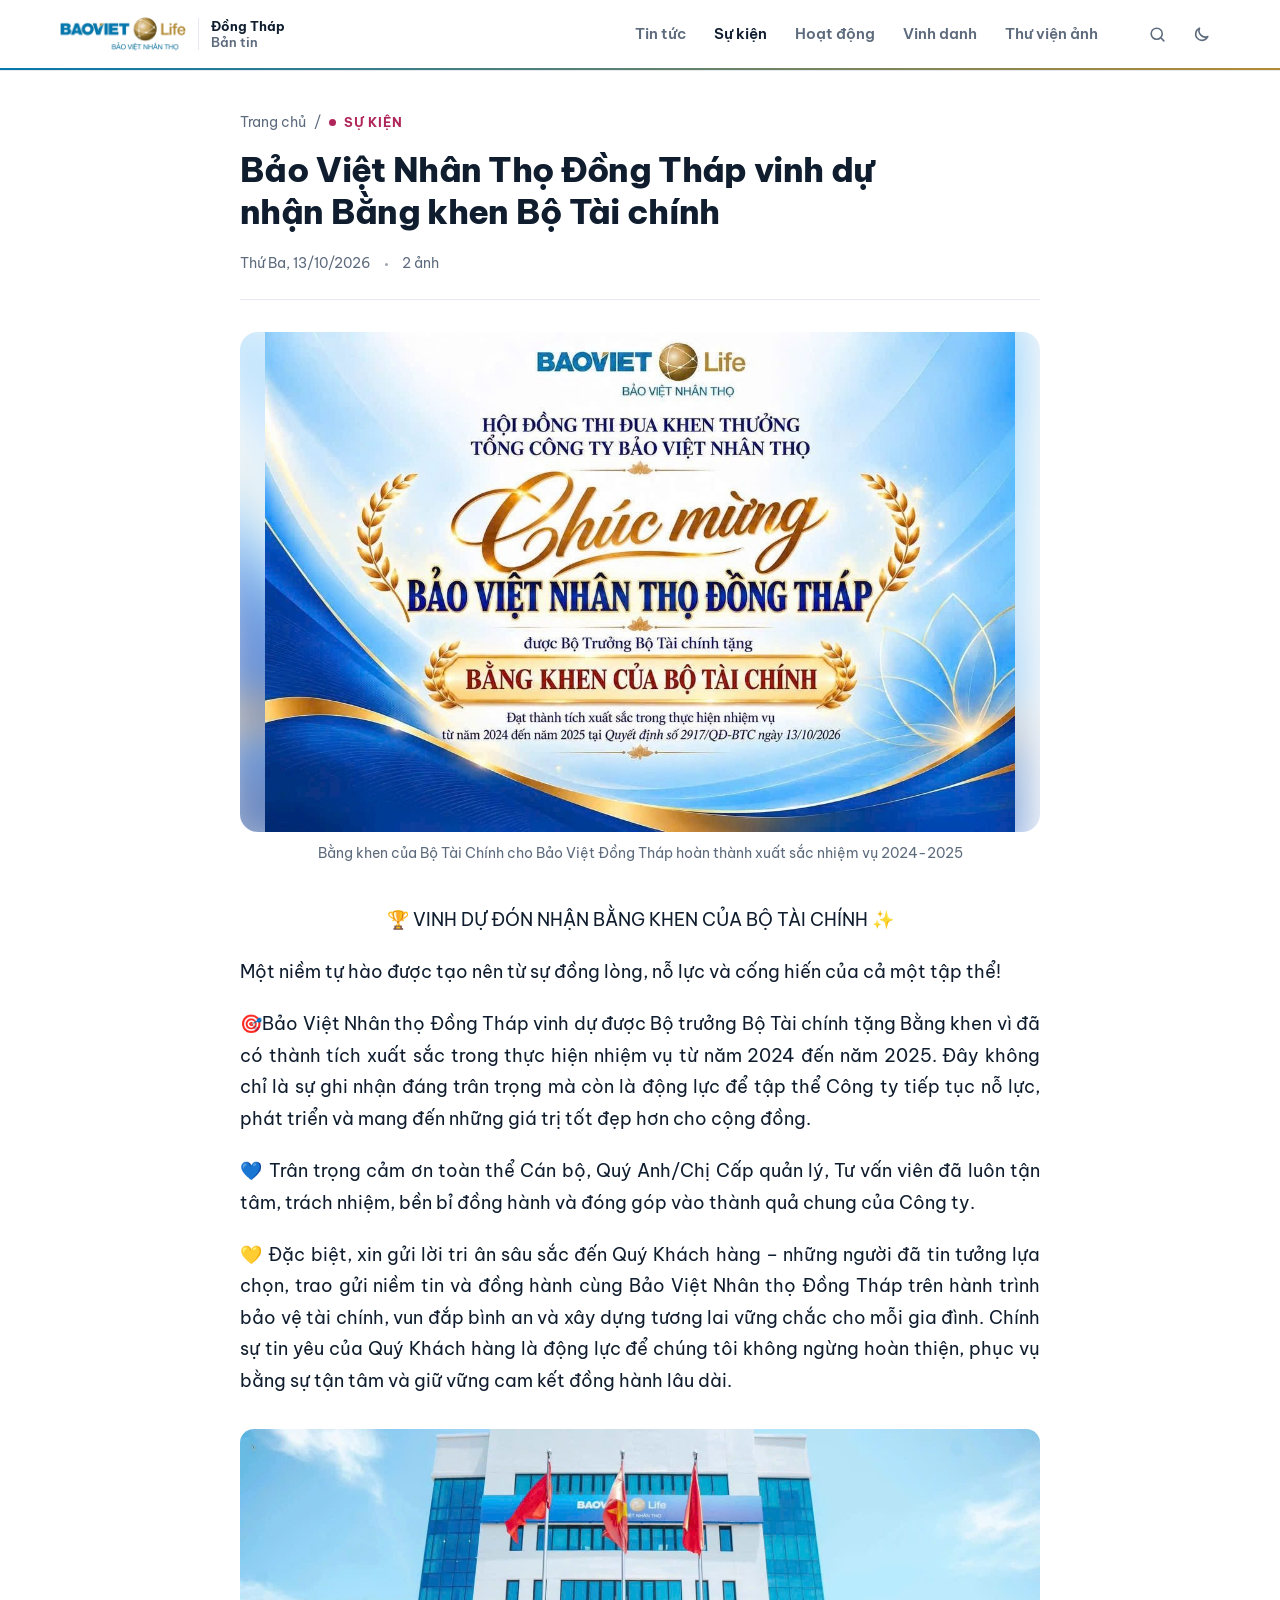
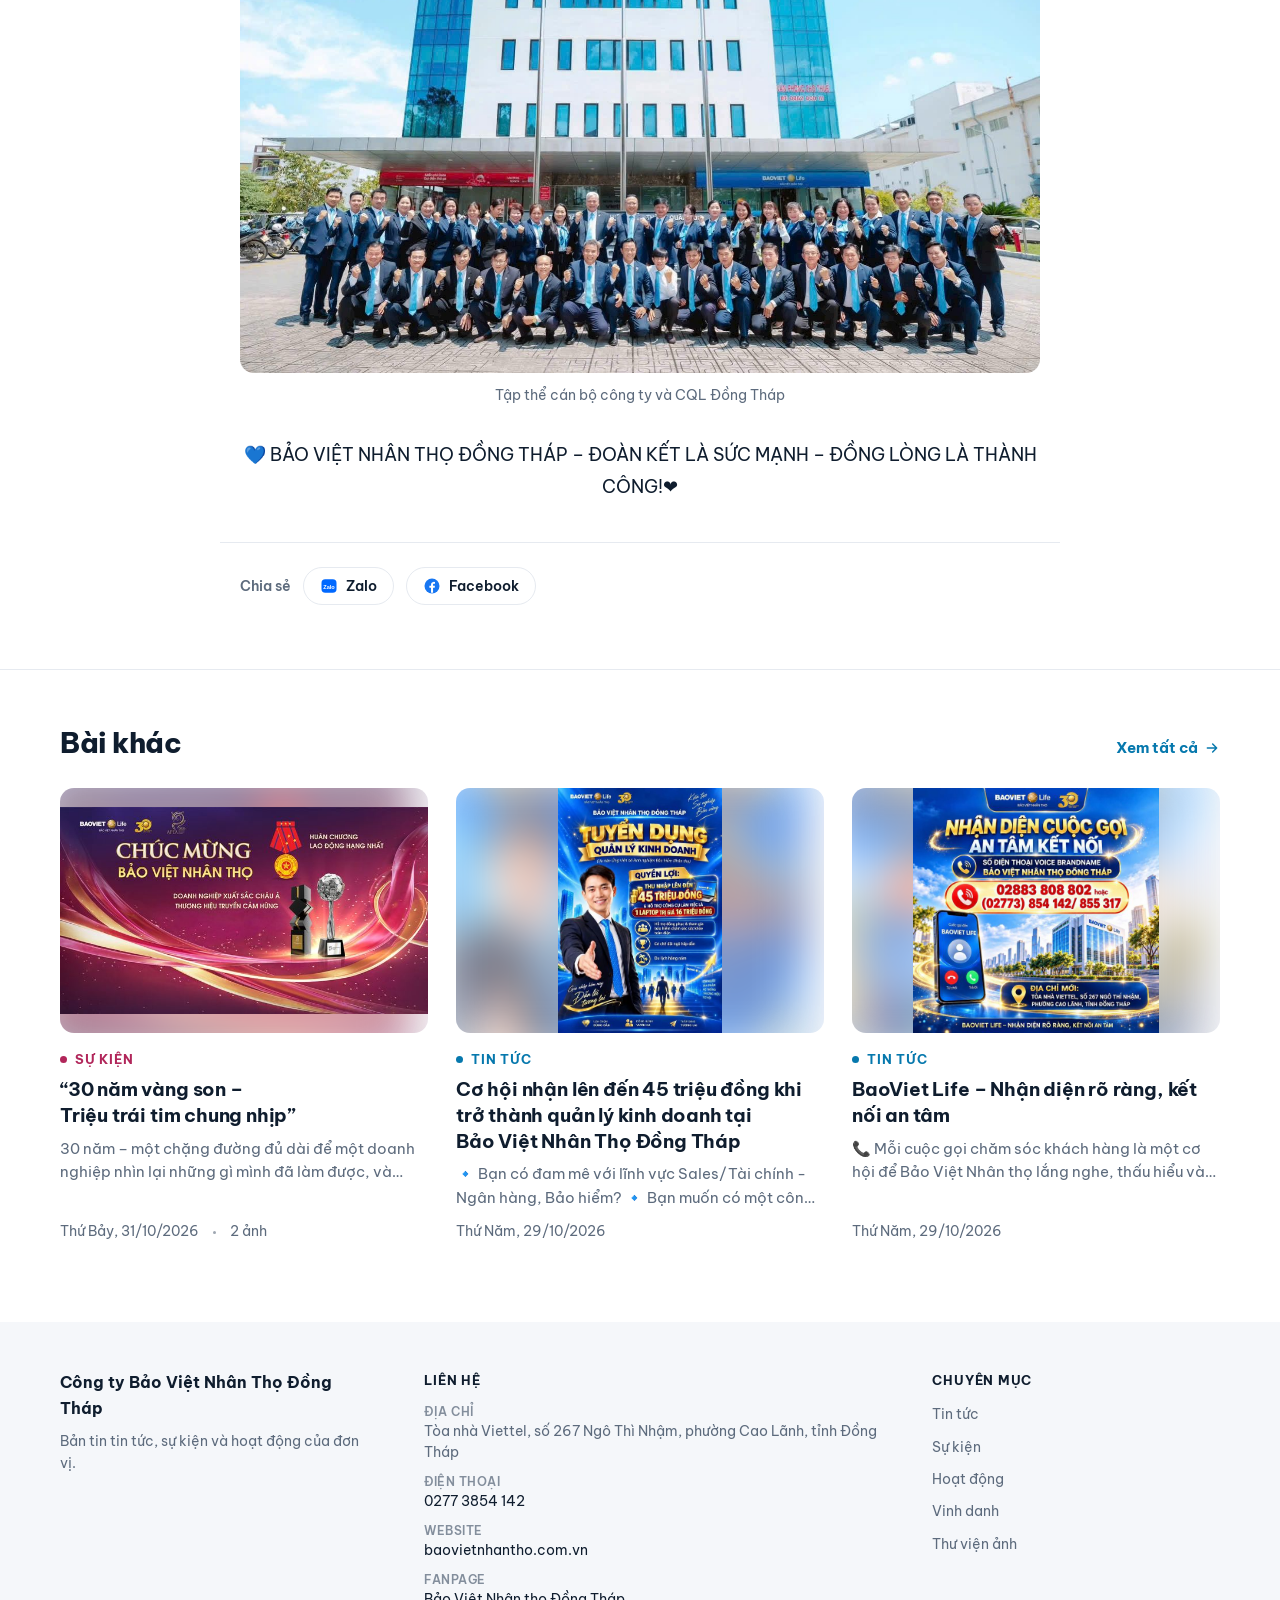
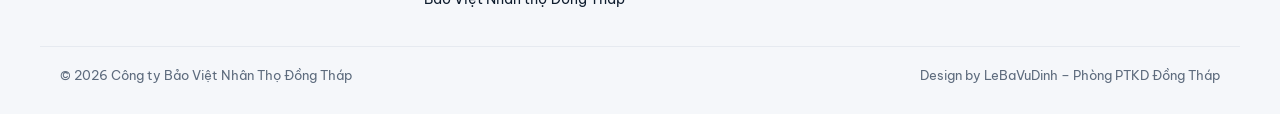
==== commit 9944282f: "Hoàn thiện: ảnh nhỏ cho trang chủ, chia sẻ Zalo/Facebook, vuốt ảnh, Xem thêm bài, nút lên đầu trang;" ====
--- a/20261013-bao-viet-nhan-tho-dong-thap-vinh-du-nhan-bang-khen.html
+++ b/20261013-bao-viet-nhan-tho-dong-thap-vinh-du-nhan-bang-khen.html
@@ -3,9 +3,9 @@
 <head>
 <meta charset="utf-8">
 <meta name="viewport" content="width=device-width, initial-scale=1, viewport-fit=cover">
-<title>BẢO VIỆT NHÂN THỌ ĐỒNG THÁP VINH DỰ NHẬN BẰNG KHEN BỘ TÀI CHÍNH – Bản tin BVNT Đồng Tháp</title>
+<title>Bảo Việt Nhân Thọ Đồng Tháp vinh dự nhận Bằng khen Bộ Tài chính – Bản tin BVNT Đồng Tháp</title>
 <meta name="description" content="VINH DỰ ĐÓN NHẬN BẰNG KHEN CỦA BỘ TÀI CHÍNH Một niềm tự hào được tạo nên từ sự đồng lòng, nỗ lực và cống hiến của cả một tập thể! Bảo Việt Nhân thọ Đồng…">
-<meta property="og:title" content="BẢO VIỆT NHÂN THỌ ĐỒNG THÁP VINH DỰ NHẬN BẰNG KHEN BỘ TÀI CHÍNH">
+<meta property="og:title" content="Bảo Việt Nhân Thọ Đồng Tháp vinh dự nhận Bằng khen Bộ Tài chính">
 <meta property="og:description" content="VINH DỰ ĐÓN NHẬN BẰNG KHEN CỦA BỘ TÀI CHÍNH Một niềm tự hào được tạo nên từ sự đồng lòng, nỗ lực và cống hiến của cả một tập thể! Bảo Việt Nhân thọ Đồng…">
 <meta property="og:type" content="article">
 <!--seo-->
@@ -17,13 +17,13 @@
 <meta name="twitter:card" content="summary_large_image">
 <meta property="article:published_time" content="2026-10-13T08:00:00+07:00">
 <meta property="article:section" content="Sự kiện">
-<script type="application/ld+json">{"@context":"https://schema.org","@type":"NewsArticle","headline":"BẢO VIỆT NHÂN THỌ ĐỒNG THÁP VINH DỰ NHẬN BẰNG KHEN BỘ TÀI CHÍNH","description":"VINH DỰ ĐÓN NHẬN BẰNG KHEN CỦA BỘ TÀI CHÍNH Một niềm tự hào được tạo nên từ sự đồng lòng, nỗ lực và cống hiến của cả một tập thể! Bảo Việt Nhân thọ Đồng…","image":["https://bvntdongthap.github.io/anh/20261013-bao-viet-nhan-tho-dong-thap-vinh-du-nhan-bang-khen/01.jpg"],"datePublished":"2026-10-13T08:00:00+07:00","dateModified":"2026-10-13T08:00:00+07:00","inLanguage":"vi","author":{"@type":"Organization","name":"Bảo Việt Nhân Thọ Đồng Tháp","url":"https://bvntdongthap.github.io/"},"publisher":{"@type":"Organization","name":"Bảo Việt Nhân Thọ Đồng Tháp","logo":{"@type":"ImageObject","url":"https://bvntdongthap.github.io/anh/logo.png"}},"mainEntityOfPage":{"@type":"WebPage","@id":"https://bvntdongthap.github.io/20261013-bao-viet-nhan-tho-dong-thap-vinh-du-nhan-bang-khen.html"}}</script>
+<script type="application/ld+json">{"@context":"https://schema.org","@type":"NewsArticle","headline":"Bảo Việt Nhân Thọ Đồng Tháp vinh dự nhận Bằng khen Bộ Tài chính","description":"VINH DỰ ĐÓN NHẬN BẰNG KHEN CỦA BỘ TÀI CHÍNH Một niềm tự hào được tạo nên từ sự đồng lòng, nỗ lực và cống hiến của cả một tập thể! Bảo Việt Nhân thọ Đồng…","image":["https://bvntdongthap.github.io/anh/20261013-bao-viet-nhan-tho-dong-thap-vinh-du-nhan-bang-khen/01.jpg"],"datePublished":"2026-10-13T08:00:00+07:00","dateModified":"2026-10-13T08:00:00+07:00","inLanguage":"vi","author":{"@type":"Organization","name":"Bảo Việt Nhân Thọ Đồng Tháp","url":"https://bvntdongthap.github.io/"},"publisher":{"@type":"Organization","name":"Bảo Việt Nhân Thọ Đồng Tháp","logo":{"@type":"ImageObject","url":"https://bvntdongthap.github.io/anh/logo.png"}},"mainEntityOfPage":{"@type":"WebPage","@id":"https://bvntdongthap.github.io/20261013-bao-viet-nhan-tho-dong-thap-vinh-du-nhan-bang-khen.html"}}</script>
 <!--/seo-->
 <link rel="icon" type="image/png" href="anh/bieu-tuong.png">
 <link rel="preconnect" href="https://fonts.googleapis.com">
 <link rel="preconnect" href="https://fonts.gstatic.com" crossorigin>
 <link rel="stylesheet" href="https://fonts.googleapis.com/css2?family=Be+Vietnam+Pro:wght@400;500;600;700;800&display=swap">
-<link rel="stylesheet" href="giao-dien.css?v=90fd9b16">
+<link rel="stylesheet" href="giao-dien.css?v=eca9548c">
 </head>
 <body>
 <header class="top">
@@ -36,7 +36,7 @@
   <div class="search" id="search"><div class="wrap"><input id="q" type="search" placeholder="Tìm bài viết…" aria-label="Tìm bài viết" autocomplete="off"></div></div>
 </header>
 
-<main id="bai"><article><header class="art"><nav class="crumb" aria-label="Vị trí"><a href="index.html">Trang chủ</a><span aria-hidden="true">/</span><a class="kick k-event" href="index.html?muc=event#moi-nhat">Sự kiện</a></nav><h1 class="long">BẢO VIỆT NHÂN THỌ ĐỒNG THÁP VINH DỰ NHẬN BẰNG KHEN BỘ TÀI CHÍNH</h1><p class="meta"><span>Thứ Ba, 13/10/2026</span><span>2 ảnh</span></p></header><div class="prose"><p class="al-center">🏆 VINH DỰ ĐÓN NHẬN BẰNG KHEN CỦA BỘ TÀI CHÍNH ✨</p><p class="al-justify">Một niềm tự hào được tạo nên từ sự đồng lòng, nỗ lực và cống hiến của cả một tập thể!</p><p class="al-justify">🎯Bảo Việt Nhân thọ Đồng Tháp vinh dự được Bộ trưởng Bộ Tài chính tặng Bằng khen vì đã có thành tích xuất sắc trong thực hiện nhiệm vụ từ năm 2024 đến năm 2025. Đây không chỉ là sự ghi nhận đáng trân trọng mà còn là động lực để tập thể Công ty tiếp tục nỗ lực, phát triển và mang đến những giá trị tốt đẹp hơn cho cộng đồng.</p><p class="al-justify">💙 Trân trọng cảm ơn toàn thể Cán bộ, Quý Anh/Chị Cấp quản lý, Tư vấn viên đã luôn tận tâm, trách nhiệm, bền bỉ đồng hành và đóng góp vào thành quả chung của Công ty.</p><figure class="inl"><button type="button" data-aphoto="0" aria-label="Xem ảnh 1"><img src="anh/20261013-bao-viet-nhan-tho-dong-thap-vinh-du-nhan-bang-khen/01.jpg" alt="Bằng khen của  Bộ Tài Chính cho Bảo Việt Đồng Tháp hoàn thành xuất sắc nhiệm vụ 2024-2025" loading="lazy"></button><figcaption>Bằng khen của  Bộ Tài Chính cho Bảo Việt Đồng Tháp hoàn thành xuất sắc nhiệm vụ 2024-2025</figcaption></figure><p class="al-justify">💛 Đặc biệt, xin gửi lời tri ân sâu sắc đến Quý Khách hàng – những người đã tin tưởng lựa chọn, trao gửi niềm tin và đồng hành cùng Bảo Việt Nhân thọ Đồng Tháp trên hành trình bảo vệ tài chính, vun đắp bình an và xây dựng tương lai vững chắc cho mỗi gia đình. Chính sự tin yêu của Quý Khách hàng là động lực để chúng tôi không ngừng hoàn thiện, phục vụ bằng sự tận tâm và giữ vững cam kết đồng hành lâu dài.</p><figure class="inl"><button type="button" data-aphoto="1" aria-label="Xem ảnh 2"><img src="anh/20261013-bao-viet-nhan-tho-dong-thap-vinh-du-nhan-bang-khen/02.jpg" alt="Tập thể cán bộ công ty và CQL Đồng Tháp" loading="lazy"></button><figcaption>Tập thể cán bộ công ty và CQL Đồng Tháp</figcaption></figure><p class="al-center">💙 BẢO VIỆT NHÂN THỌ ĐỒNG THÁP – ĐOÀN KẾT LÀ SỨC MẠNH – ĐỒNG LÒNG LÀ THÀNH CÔNG!❤️</p></div><p class="share"><button class="pill" type="button" data-act="copy"><svg viewBox="0 0 24 24" fill="none" stroke="currentColor" stroke-width="2" stroke-linecap="round" stroke-linejoin="round" aria-hidden="true"><path d="M10 14a5 5 0 0 0 7 0l3-3a5 5 0 0 0-7-7l-1 1M14 10a5 5 0 0 0-7 0l-3 3a5 5 0 0 0 7 7l1-1"/></svg><span>Sao chép liên kết</span></button></p></article><section class="sec related" aria-labelledby="h-rel"><div class="wrap"><div class="sec-h"><h2 id="h-rel">Bài khác</h2><a class="more" href="index.html">Xem tất cả <svg viewBox="0 0 24 24" width="16" height="16" fill="none" stroke="currentColor" stroke-width="2.2" stroke-linecap="round" stroke-linejoin="round" aria-hidden="true"><path d="M5 12h14M13 6l6 6-6 6"/></svg></a></div><div class="grid"><a class="card" href="20261031-30-nam-vang-son-trieu-trai-tim-chung-nhip.html" data-open="20261031-30-nam-vang-son-trieu-trai-tim-chung-nhip"><span class="ph"><img class="blur" src="anh/20261031-30-nam-vang-son-trieu-trai-tim-chung-nhip/01.jpg" alt="" aria-hidden="true" loading="lazy"><img class="fg" src="anh/20261031-30-nam-vang-son-trieu-trai-tim-chung-nhip/01.jpg" alt="“30 năm vàng son – Triệu trái tim chung nhịp”" loading="lazy"></span><span class="kick k-event">Sự kiện · Còn 2 ngày</span><h3>“30 năm vàng son – Triệu trái tim chung nhịp”</h3><span class="sn">30 năm – một chặng đường đủ dài để một doanh nghiệp nhìn lại những gì mình đã làm được, và cũng đủ để chúng tôi hiểu rằng: thành tựu lớn nhất của Bảo Việt Nhân thọ không chỉ nằm ở những con số, mà…</span><span class="meta"><span>Thứ Bảy, 31/10/2026</span><span>2 ảnh</span></span></a><a class="card" href="20261029-co-hoi-nhan-len-den-45-trieu-dong-khi-tro-thanh-qu.html" data-open="20261029-co-hoi-nhan-len-den-45-trieu-dong-khi-tro-thanh-qu"><span class="ph"><img class="blur" src="anh/20261029-co-hoi-nhan-len-den-45-trieu-dong-khi-tro-thanh-qu/01.jpg" alt="" aria-hidden="true" loading="lazy"><img class="fg" src="anh/20261029-co-hoi-nhan-len-den-45-trieu-dong-khi-tro-thanh-qu/01.jpg" alt="CƠ HỘI NHẬN LÊN ĐẾN 45 TRIỆU ĐỒNG KHI TRỞ THÀNH QUẢN LÝ KINH DOANH TẠI BẢO VIỆT NHÂN THỌ ĐỒNG THÁP." loading="lazy"></span><span class="kick k-news">Tin tức</span><h3>CƠ HỘI NHẬN LÊN ĐẾN 45 TRIỆU ĐỒNG KHI TRỞ THÀNH QUẢN LÝ KINH DOANH TẠI BẢO VIỆT NHÂN THỌ ĐỒNG THÁP.</h3><span class="sn">🔹 Bạn có đam mê với lĩnh vực Sales/Tài chính - Ngân hàng, Bảo hiểm? 🔹 Bạn muốn có một công việc với chế độ ổn định? 🔹 Bạn muốn nâng cao thu nhập nhưng chưa có kinh nghiệm thực chiến? Vị trí Quản…</span><span class="meta"><span>Thứ Năm, 29/10/2026</span></span></a><a class="card" href="20261029-baoviet-life-nhan-dien-ro-rang-ket-noi-an-tam.html" data-open="20261029-baoviet-life-nhan-dien-ro-rang-ket-noi-an-tam"><span class="ph"><img class="blur" src="anh/20261029-baoviet-life-nhan-dien-ro-rang-ket-noi-an-tam/01.jpg" alt="" aria-hidden="true" loading="lazy"><img class="fg" src="anh/20261029-baoviet-life-nhan-dien-ro-rang-ket-noi-an-tam/01.jpg" alt="Số Hotline Công Ty Bảo Việt Đồng Tháp" loading="lazy"></span><span class="kick k-news">Tin tức</span><h3>BAOVIET LIFE – NHẬN DIỆN RÕ RÀNG, KẾT NỐI AN TÂM</h3><span class="sn">📞 Mỗi cuộc gọi chăm sóc khách hàng là một cơ hội để Bảo Việt Nhân thọ lắng nghe, thấu hiểu và đồng hành cùng Quý khách. Nhằm mang đến trải nghiệm dịch vụ thuận tiện, an toàn và đáng tin cậy hơn, Bảo…</span><span class="meta"><span>Thứ Năm, 29/10/2026</span></span></a></div></div></section></main>
+<main id="bai"><article><header class="art"><nav class="crumb" aria-label="Vị trí"><a href="index.html">Trang chủ</a><span aria-hidden="true">/</span><a class="kick k-event" href="index.html?muc=event#moi-nhat">Sự kiện</a></nav><h1 class="long">Bảo Việt Nhân Thọ Đồng Tháp vinh dự nhận Bằng khen Bộ Tài chính</h1><p class="meta"><span>Thứ Ba, 13/10/2026</span><span>2 ảnh</span></p></header><figure class="cover"><button type="button" data-aphoto="0" aria-label="Xem ảnh lớn"><span class="ph"><img class="blur" src="anh/20261013-bao-viet-nhan-tho-dong-thap-vinh-du-nhan-bang-khen/01.jpg" alt="" aria-hidden="true"><img class="fg" src="anh/20261013-bao-viet-nhan-tho-dong-thap-vinh-du-nhan-bang-khen/01.jpg" alt="Bằng khen của  Bộ Tài Chính cho Bảo Việt Đồng Tháp hoàn thành xuất sắc nhiệm vụ 2024-2025"></span></button><figcaption>Bằng khen của  Bộ Tài Chính cho Bảo Việt Đồng Tháp hoàn thành xuất sắc nhiệm vụ 2024-2025</figcaption></figure><div class="prose"><p class="al-center">🏆 VINH DỰ ĐÓN NHẬN BẰNG KHEN CỦA BỘ TÀI CHÍNH ✨</p><p class="al-justify">Một niềm tự hào được tạo nên từ sự đồng lòng, nỗ lực và cống hiến của cả một tập thể!</p><p class="al-justify">🎯Bảo Việt Nhân thọ Đồng Tháp vinh dự được Bộ trưởng Bộ Tài chính tặng Bằng khen vì đã có thành tích xuất sắc trong thực hiện nhiệm vụ từ năm 2024 đến năm 2025. Đây không chỉ là sự ghi nhận đáng trân trọng mà còn là động lực để tập thể Công ty tiếp tục nỗ lực, phát triển và mang đến những giá trị tốt đẹp hơn cho cộng đồng.</p><p class="al-justify">💙 Trân trọng cảm ơn toàn thể Cán bộ, Quý Anh/Chị Cấp quản lý, Tư vấn viên đã luôn tận tâm, trách nhiệm, bền bỉ đồng hành và đóng góp vào thành quả chung của Công ty.</p><p class="al-justify">💛 Đặc biệt, xin gửi lời tri ân sâu sắc đến Quý Khách hàng – những người đã tin tưởng lựa chọn, trao gửi niềm tin và đồng hành cùng Bảo Việt Nhân thọ Đồng Tháp trên hành trình bảo vệ tài chính, vun đắp bình an và xây dựng tương lai vững chắc cho mỗi gia đình. Chính sự tin yêu của Quý Khách hàng là động lực để chúng tôi không ngừng hoàn thiện, phục vụ bằng sự tận tâm và giữ vững cam kết đồng hành lâu dài.</p><figure class="inl"><button type="button" data-aphoto="1" aria-label="Xem ảnh 2"><img src="anh/20261013-bao-viet-nhan-tho-dong-thap-vinh-du-nhan-bang-khen/02.jpg" alt="Tập thể cán bộ công ty và CQL Đồng Tháp" loading="lazy"></button><figcaption>Tập thể cán bộ công ty và CQL Đồng Tháp</figcaption></figure><p class="al-center">💙 BẢO VIỆT NHÂN THỌ ĐỒNG THÁP – ĐOÀN KẾT LÀ SỨC MẠNH – ĐỒNG LÒNG LÀ THÀNH CÔNG!❤️</p></div><p class="share"><span class="share-l">Chia sẻ</span><button class="pill" type="button" data-act="zalo"><svg viewBox="0 0 24 24" aria-hidden="true"><rect x="2" y="3" width="20" height="18" rx="5" fill="#0068ff"/><text x="12" y="15.5" text-anchor="middle" font-family="Arial, sans-serif" font-size="7.5" font-weight="700" fill="#fff">Zalo</text></svg><span>Zalo</span></button><a class="pill" href="https://www.facebook.com/sharer/sharer.php?u=https%3A%2F%2Fbvntdongthap.github.io%2F20261013-bao-viet-nhan-tho-dong-thap-vinh-du-nhan-bang-khen.html" target="_blank" rel="noopener"><svg viewBox="0 0 24 24" aria-hidden="true"><circle cx="12" cy="12" r="10" fill="#1877f2"/><path d="M13.4 21v-6.6h2.2l.3-2.6h-2.5v-1.6c0-.7.2-1.3 1.3-1.3h1.3V6.6a17 17 0 0 0-2-.1c-2 0-3.3 1.2-3.3 3.4v1.9H8.5v2.6h2.2V21z" fill="#fff"/></svg><span>Facebook</span></a></p></article><section class="sec related" aria-labelledby="h-rel"><div class="wrap"><div class="sec-h"><h2 id="h-rel">Bài khác</h2><a class="more" href="index.html">Xem tất cả <svg viewBox="0 0 24 24" width="16" height="16" fill="none" stroke="currentColor" stroke-width="2.2" stroke-linecap="round" stroke-linejoin="round" aria-hidden="true"><path d="M5 12h14M13 6l6 6-6 6"/></svg></a></div><div class="grid"><a class="card" href="20261031-30-nam-vang-son-trieu-trai-tim-chung-nhip.html" data-open="20261031-30-nam-vang-son-trieu-trai-tim-chung-nhip"><span class="ph"><img class="blur" src="anh/20261031-30-nam-vang-son-trieu-trai-tim-chung-nhip/01-nho.jpg" alt="" aria-hidden="true" loading="lazy"><img class="fg" src="anh/20261031-30-nam-vang-son-trieu-trai-tim-chung-nhip/01-nho.jpg" alt="“30 năm vàng son – Triệu trái tim chung nhịp”" loading="lazy"></span><span class="kick k-event">Sự kiện · Còn 2 ngày</span><h3>“30 năm vàng son – Triệu trái tim chung nhịp”</h3><span class="sn">30 năm – một chặng đường đủ dài để một doanh nghiệp nhìn lại những gì mình đã làm được, và cũng đủ để chúng tôi hiểu rằng: thành tựu lớn nhất của Bảo Việt Nhân thọ không chỉ nằm ở những con số, mà…</span><span class="meta"><span>Thứ Bảy, 31/10/2026</span><span>2 ảnh</span></span></a><a class="card" href="20261029-co-hoi-nhan-len-den-45-trieu-dong-khi-tro-thanh-qu.html" data-open="20261029-co-hoi-nhan-len-den-45-trieu-dong-khi-tro-thanh-qu"><span class="ph"><img class="blur" src="anh/20261029-co-hoi-nhan-len-den-45-trieu-dong-khi-tro-thanh-qu/01-nho.jpg" alt="" aria-hidden="true" loading="lazy"><img class="fg" src="anh/20261029-co-hoi-nhan-len-den-45-trieu-dong-khi-tro-thanh-qu/01-nho.jpg" alt="Cơ hội nhận lên đến 45 triệu đồng khi trở thành quản lý kinh doanh tại Bảo Việt Nhân Thọ Đồng Tháp" loading="lazy"></span><span class="kick k-news">Tin tức</span><h3>Cơ hội nhận lên đến 45 triệu đồng khi trở thành quản lý kinh doanh tại Bảo Việt Nhân Thọ Đồng Tháp</h3><span class="sn">🔹 Bạn có đam mê với lĩnh vực Sales/Tài chính - Ngân hàng, Bảo hiểm? 🔹 Bạn muốn có một công việc với chế độ ổn định? 🔹 Bạn muốn nâng cao thu nhập nhưng chưa có kinh nghiệm thực chiến? Vị trí Quản…</span><span class="meta"><span>Thứ Năm, 29/10/2026</span></span></a><a class="card" href="20261029-baoviet-life-nhan-dien-ro-rang-ket-noi-an-tam.html" data-open="20261029-baoviet-life-nhan-dien-ro-rang-ket-noi-an-tam"><span class="ph"><img class="blur" src="anh/20261029-baoviet-life-nhan-dien-ro-rang-ket-noi-an-tam/01-nho.jpg" alt="" aria-hidden="true" loading="lazy"><img class="fg" src="anh/20261029-baoviet-life-nhan-dien-ro-rang-ket-noi-an-tam/01-nho.jpg" alt="Số Hotline Công Ty Bảo Việt Đồng Tháp" loading="lazy"></span><span class="kick k-news">Tin tức</span><h3>BaoViet Life – Nhận diện rõ ràng, kết nối an tâm</h3><span class="sn">📞 Mỗi cuộc gọi chăm sóc khách hàng là một cơ hội để Bảo Việt Nhân thọ lắng nghe, thấu hiểu và đồng hành cùng Quý khách. Nhằm mang đến trải nghiệm dịch vụ thuận tiện, an toàn và đáng tin cậy hơn, Bảo…</span><span class="meta"><span>Thứ Năm, 29/10/2026</span></span></a></div></div></section></main>
 
 <footer class="foot">
   <div class="wrap foot-grid">
@@ -58,8 +58,8 @@
 </dialog>
 
 <script>window.BAI_ID = "20261013-bao-viet-nhan-tho-dong-thap-vinh-du-nhan-bang-khen";</script>
-<script src="du-lieu/bai-viet.js?v=d2145c5d"></script>
-<script src="chung.js?v=aa535b6d"></script>
+<script src="du-lieu/bai-viet.js?v=58f1670a"></script>
+<script src="chung.js?v=11e778ec"></script>
 <script>
 (function () {
   var posts = loadPosts().sort(byDateDesc), byId = {};
@@ -78,9 +78,9 @@
   var photos = p.photos.map(function (ph) { return { id: ph.id, caption: ph.caption, post: p }; });
   document.addEventListener('click', function (e) {
     var b = e.target.closest('[data-aphoto]'); if (b) return openLB(photos, +b.dataset.aphoto, p.id);
-    var c = e.target.closest('[data-act="copy"]'); if (c) copyLink(c);
+    var z = e.target.closest('[data-act="zalo"]'); if (z) shareZalo(z);
   });
-  initLightbox();
+  initLightbox(); toTopInit();
   Peek.init(function (x) { return byId[x]; });
   fitAll();
 })();
--- a/giao-dien.css
+++ b/giao-dien.css
@@ -227,3 +227,11 @@
 [hidden] { display: none !important; }
 .gal.few { grid-auto-rows: 220px; }
 .gal.few button:first-child { grid-column: auto; grid-row: auto; }
+/* Chia sẻ, Xem thêm bài, Lên đầu trang */
+.share-l { font-weight: 600; }
+.share .pill svg { width: 18px; height: 18px; }
+a.pill { text-decoration: none; }
+.to-top { position: fixed; z-index: 35; right: max(16px, env(safe-area-inset-right, 0px)); bottom: max(16px, env(safe-area-inset-bottom, 0px)); width: 44px; height: 44px; display: grid; place-items: center; border: 1px solid var(--line); border-radius: 999px; background: var(--bg); color: var(--ink); box-shadow: 0 8px 24px rgba(0,0,0,.16); cursor: pointer; }
+.to-top svg { width: 18px; height: 18px; }
+.to-top:hover { border-color: var(--muted); }
+.art .lead a { color: var(--brand); text-decoration: underline; text-underline-offset: 3px; }
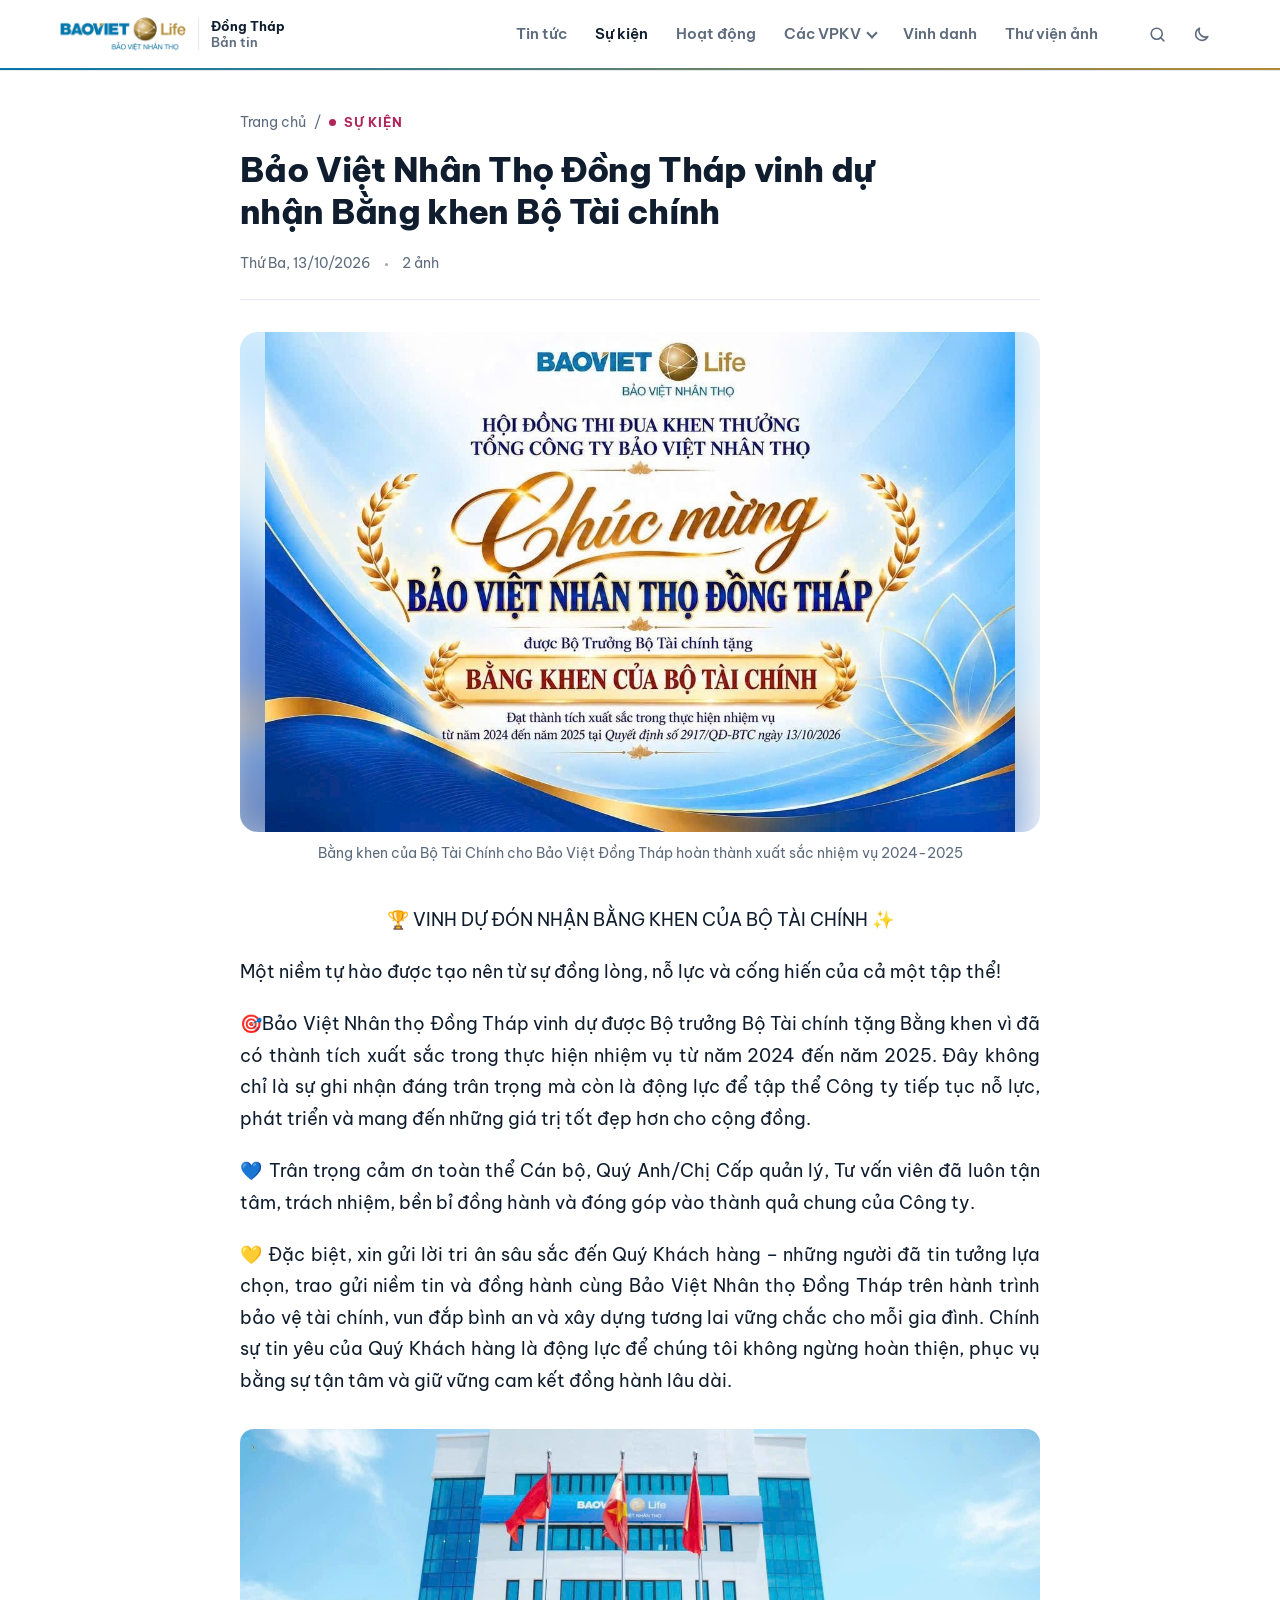
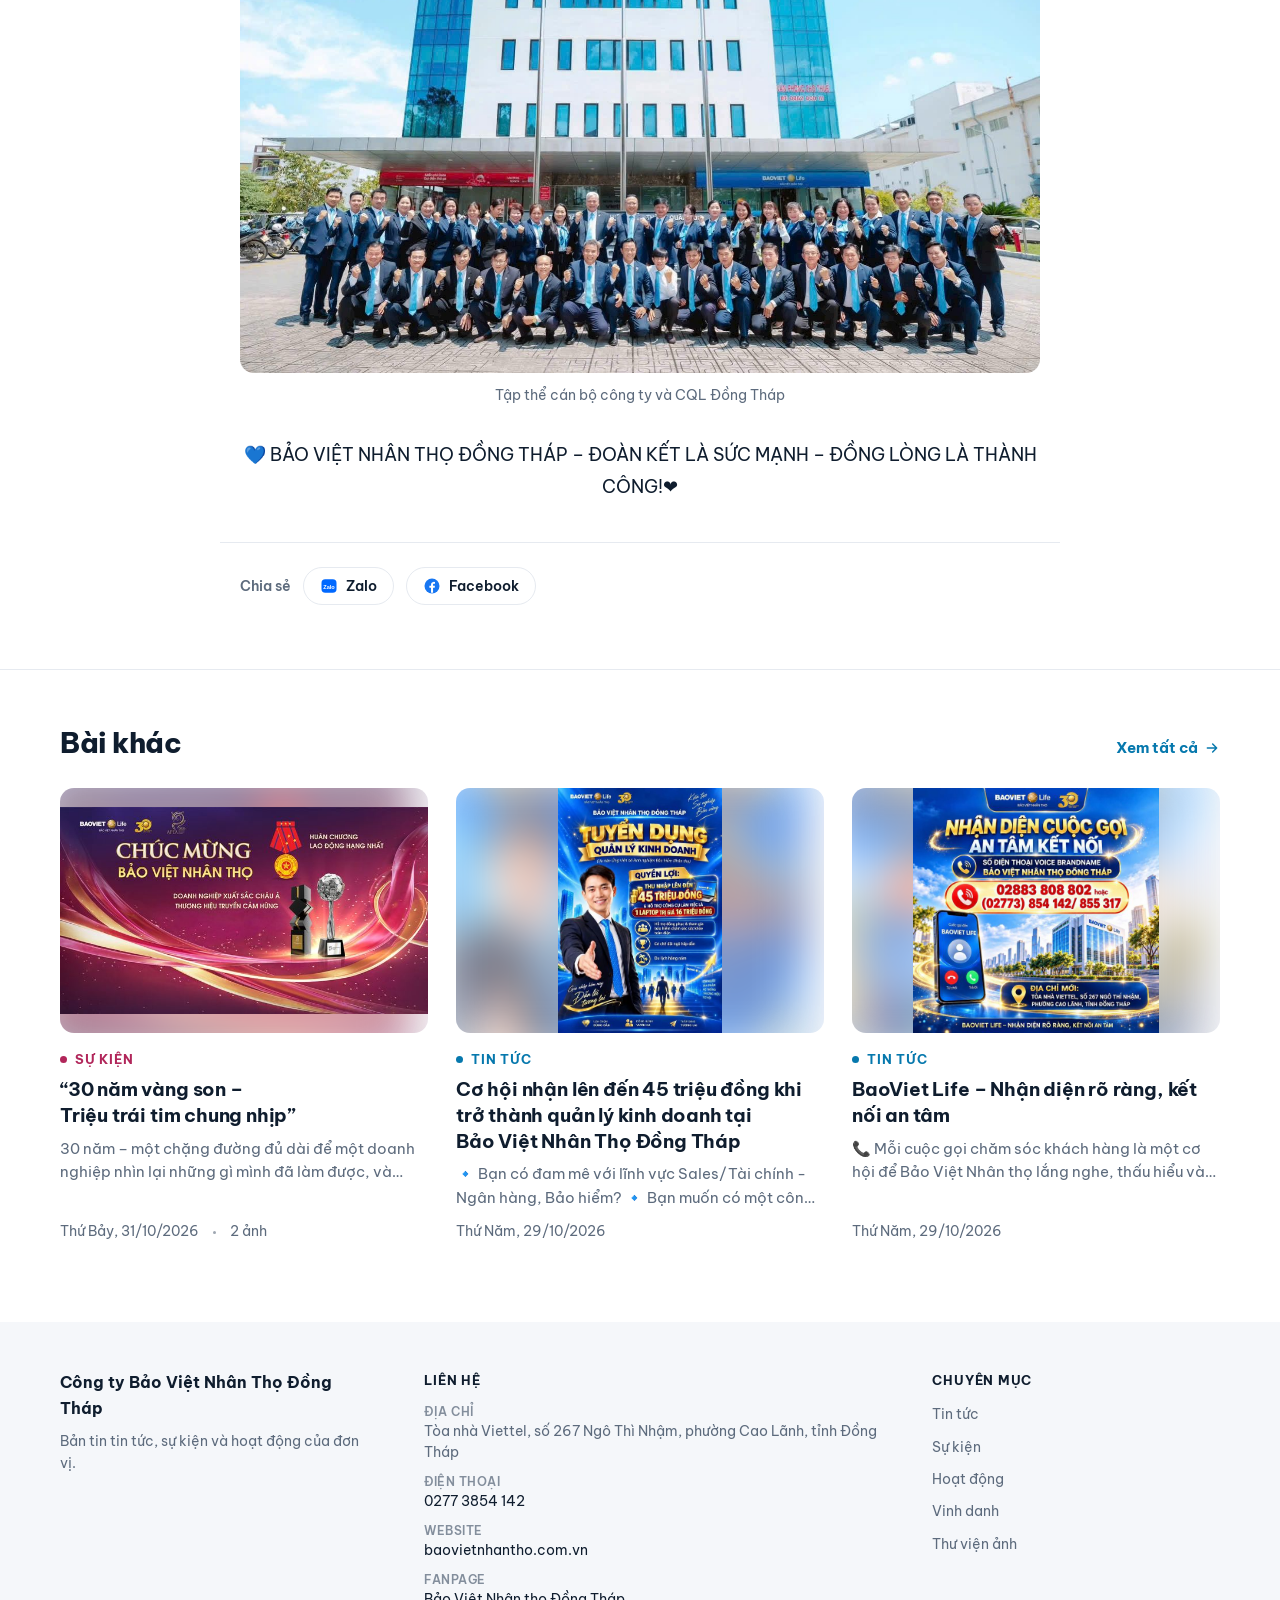
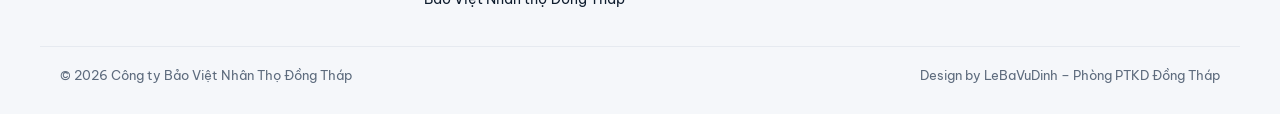
==== commit ce07d562: "Lọc tin theo đơn vị: Ban Cao Lãnh + Lấp Vò và 5 VPKV (menu Các VPKV trước Vinh danh) Co-Authored-By:" ====
--- a/20261013-bao-viet-nhan-tho-dong-thap-vinh-du-nhan-bang-khen.html
+++ b/20261013-bao-viet-nhan-tho-dong-thap-vinh-du-nhan-bang-khen.html
@@ -23,13 +23,13 @@
 <link rel="preconnect" href="https://fonts.googleapis.com">
 <link rel="preconnect" href="https://fonts.gstatic.com" crossorigin>
 <link rel="stylesheet" href="https://fonts.googleapis.com/css2?family=Be+Vietnam+Pro:wght@400;500;600;700;800&display=swap">
-<link rel="stylesheet" href="giao-dien.css?v=eca9548c">
+<link rel="stylesheet" href="giao-dien.css?v=71234208">
 </head>
 <body>
 <header class="top">
   <div class="wrap">
     <a class="brand" href="index.html" aria-label="Bản tin Bảo Việt Nhân Thọ Đồng Tháp, trang chủ"><img src="anh/logo.png" alt="Bảo Việt Nhân Thọ" width="126" height="34"><span><b>Đồng Tháp</b>Bản tin</span></a>
-    <nav class="nav" id="nav" aria-label="Chuyên mục"><a href="index.html?muc=news#moi-nhat">Tin tức</a><a href="index.html?muc=event#moi-nhat">Sự kiện</a><a href="index.html?muc=activity#moi-nhat">Hoạt động</a><a href="index.html?muc=honor#moi-nhat">Vinh danh</a><a href="index.html#khoanh-khac">Thư viện ảnh</a></nav>
+    <nav class="nav" id="nav" aria-label="Chuyên mục"><a href="index.html?muc=news#moi-nhat">Tin tức</a><a href="index.html?muc=event#moi-nhat">Sự kiện</a><a href="index.html?muc=activity#moi-nhat">Hoạt động</a><details class="nav-dd" id="nav-dv"><summary>Các VPKV</summary><div class="dd"><a href="index.html?dv=cao-lanh-lap-vo#moi-nhat">Ban Cao Lãnh + Lấp Vò</a><a href="index.html?dv=sa-dec#moi-nhat">VPKV Sa Đéc</a><a href="index.html?dv=hong-ngu#moi-nhat">VPKV Hồng Ngự</a><a href="index.html?dv=thap-muoi#moi-nhat">VPKV Tháp Mười</a><a href="index.html?dv=thanh-binh#moi-nhat">VPKV Thanh Bình</a><a href="index.html?dv=tan-hong#moi-nhat">VPKV Tân Hồng</a></div></details><a href="index.html?muc=honor#moi-nhat">Vinh danh</a><a href="index.html#khoanh-khac">Thư viện ảnh</a></nav>
     <div class="tools"><button class="ibtn" type="button" id="b-search" aria-label="Tìm kiếm" aria-expanded="false"><svg viewBox="0 0 24 24" fill="none" stroke="currentColor" stroke-width="2" stroke-linecap="round" aria-hidden="true"><circle cx="11" cy="11" r="7"/><path d="m20 20-3.5-3.5"/></svg></button><button class="ibtn" type="button" id="b-theme" aria-label="Đổi giao diện sáng/tối"><svg viewBox="0 0 24 24" fill="none" stroke="currentColor" stroke-width="2" stroke-linecap="round" stroke-linejoin="round" aria-hidden="true"><path d="M20 14.5A8 8 0 0 1 9.5 4a8 8 0 1 0 10.5 10.5Z"/></svg></button></div>
   </div>
   <div class="accent" aria-hidden="true"></div>
@@ -58,8 +58,8 @@
 </dialog>
 
 <script>window.BAI_ID = "20261013-bao-viet-nhan-tho-dong-thap-vinh-du-nhan-bang-khen";</script>
-<script src="du-lieu/bai-viet.js?v=58f1670a"></script>
-<script src="chung.js?v=11e778ec"></script>
+<script src="du-lieu/bai-viet.js?v=de11cd01"></script>
+<script src="chung.js?v=7c0f25f5"></script>
 <script>
 (function () {
   var posts = loadPosts().sort(byDateDesc), byId = {};
@@ -68,12 +68,13 @@
   var id = window.BAI_ID || new URLSearchParams(location.search).get('id') || '';
   var p = byId[id];
   if (!window.BAI_ID && p) { location.replace(postHref(id)); return; }
-  themeInit();
+  themeInit(); navDdInit();
   var box = $('#search'), q = $('#q');
   $('#b-search').addEventListener('click', function () { var on = box.classList.toggle('on'); this.setAttribute('aria-expanded', on); if (on) q.focus(); });
   q.addEventListener('keydown', function (e) { if (e.key === 'Enter' && q.value.trim()) location.href = 'index.html?q=' + encodeURIComponent(q.value.trim()) + '#moi-nhat'; });
   if (!p) { $('#bai').innerHTML = '<header class="art"><h1>Không tìm thấy bài viết</h1><p class="lead">Bài có thể đã được gỡ. <a href="index.html">Về trang chủ</a></p></header>'; return; }
-  document.querySelectorAll('#nav a').forEach(function (a) { if (a.getAttribute('href').indexOf('muc=' + p.kind + '#') > 0) a.setAttribute('aria-current', 'page'); else a.removeAttribute('aria-current'); });
+  document.querySelectorAll('#nav a').forEach(function (a) { var h = a.getAttribute('href'); if (h.indexOf('muc=' + p.kind + '#') > 0 || (p.unit && h.indexOf('dv=' + p.unit + '#') > 0)) a.setAttribute('aria-current', 'page'); else a.removeAttribute('aria-current'); });
+  $('#nav-dv').classList.toggle('cur', !!p.unit);
   $('#bai').innerHTML = postHTML(p, posts);
   var photos = p.photos.map(function (ph) { return { id: ph.id, caption: ph.caption, post: p }; });
   document.addEventListener('click', function (e) {
--- a/giao-dien.css
+++ b/giao-dien.css
@@ -235,3 +235,20 @@
 .to-top svg { width: 18px; height: 18px; }
 .to-top:hover { border-color: var(--muted); }
 .art .lead a { color: var(--brand); text-decoration: underline; text-underline-offset: 3px; }
+/* Lọc theo đơn vị */
+.chip-sel { position: relative; display: inline-flex; align-items: center; padding: 0; }
+.chip-sel select { height: 34px; padding: 0 32px 0 16px; border: 0; background: transparent; color: inherit; font: inherit; font-weight: 600; cursor: pointer; -webkit-appearance: none; appearance: none; border-radius: 999px; }
+.chip-sel::after { content: ""; position: absolute; right: 14px; top: 50%; width: 7px; height: 7px; margin-top: -5px; border-right: 2px solid currentColor; border-bottom: 2px solid currentColor; transform: rotate(45deg); pointer-events: none; }
+.chip-sel.on { background: var(--ink); border-color: var(--ink); color: var(--bg); }
+.chip-sel select option { color: #0f1d2e; background: #fff; }
+.nav-dd { position: relative; }
+.nav-dd summary { list-style: none; display: block; padding: 8px 26px 8px 12px; border-radius: 999px; font-size: 14.5px; font-weight: 600; color: var(--muted); cursor: pointer; position: relative; }
+.nav-dd summary::-webkit-details-marker { display: none; }
+.nav-dd summary::after { content: ""; position: absolute; right: 11px; top: 50%; width: 6px; height: 6px; margin-top: -5px; border-right: 2px solid currentColor; border-bottom: 2px solid currentColor; transform: rotate(45deg); }
+.nav-dd summary:hover, .nav-dd[open] summary, .nav-dd.cur summary { color: var(--ink); background: var(--soft); }
+.nav-dd .dd { position: absolute; z-index: 40; top: calc(100% + 8px); left: 0; min-width: 240px; display: grid; padding: 6px; background: var(--bg); border: 1px solid var(--line); border-radius: 14px; box-shadow: 0 18px 40px -12px rgba(0,0,0,.25); }
+.nav-dd .dd a { padding: 9px 12px; border-radius: 9px; font-size: 14.5px; font-weight: 600; color: var(--ink); }
+.nav-dd .dd a:hover, .nav-dd .dd a[aria-current] { background: var(--soft); }
+.crumb .unit { color: var(--muted); }
+.crumb .unit::before { display: none; }
+.sec, [id="moi-nhat"], [id="khoanh-khac"] { scroll-margin-top: 80px; }
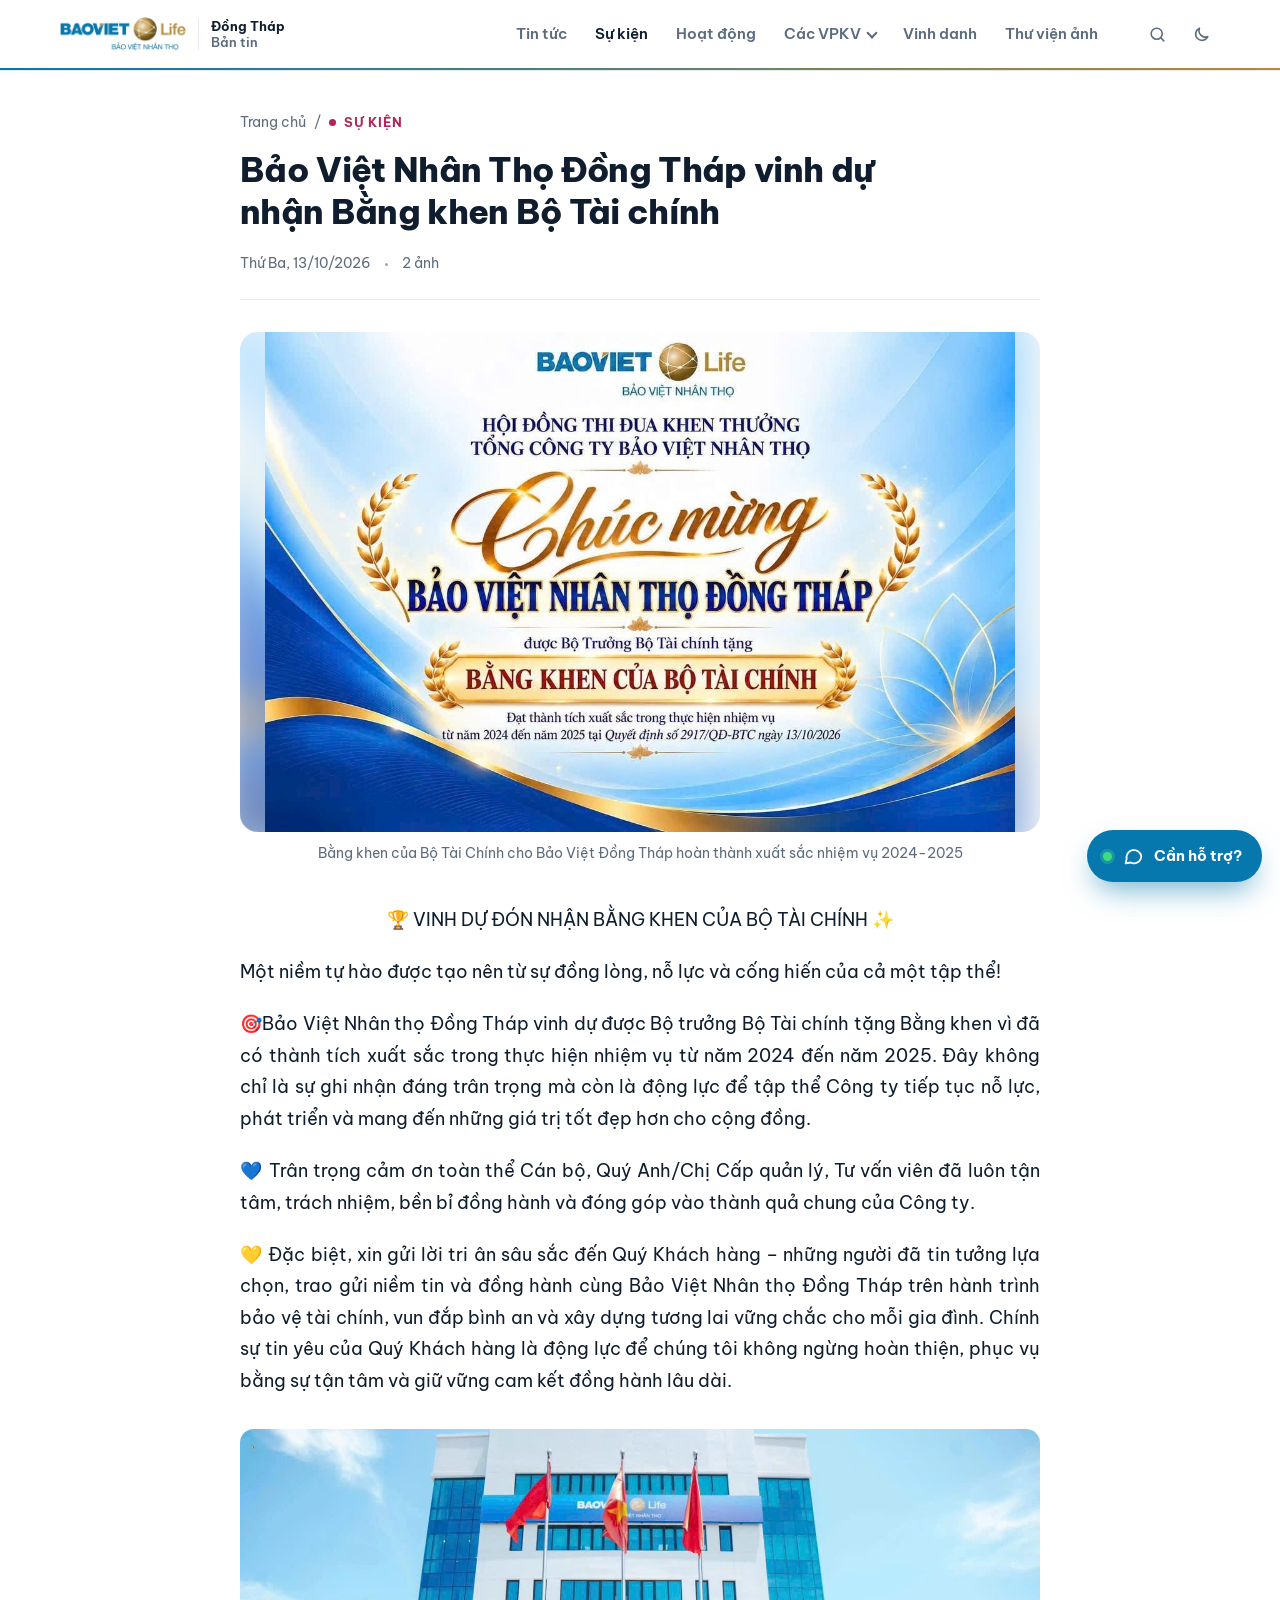
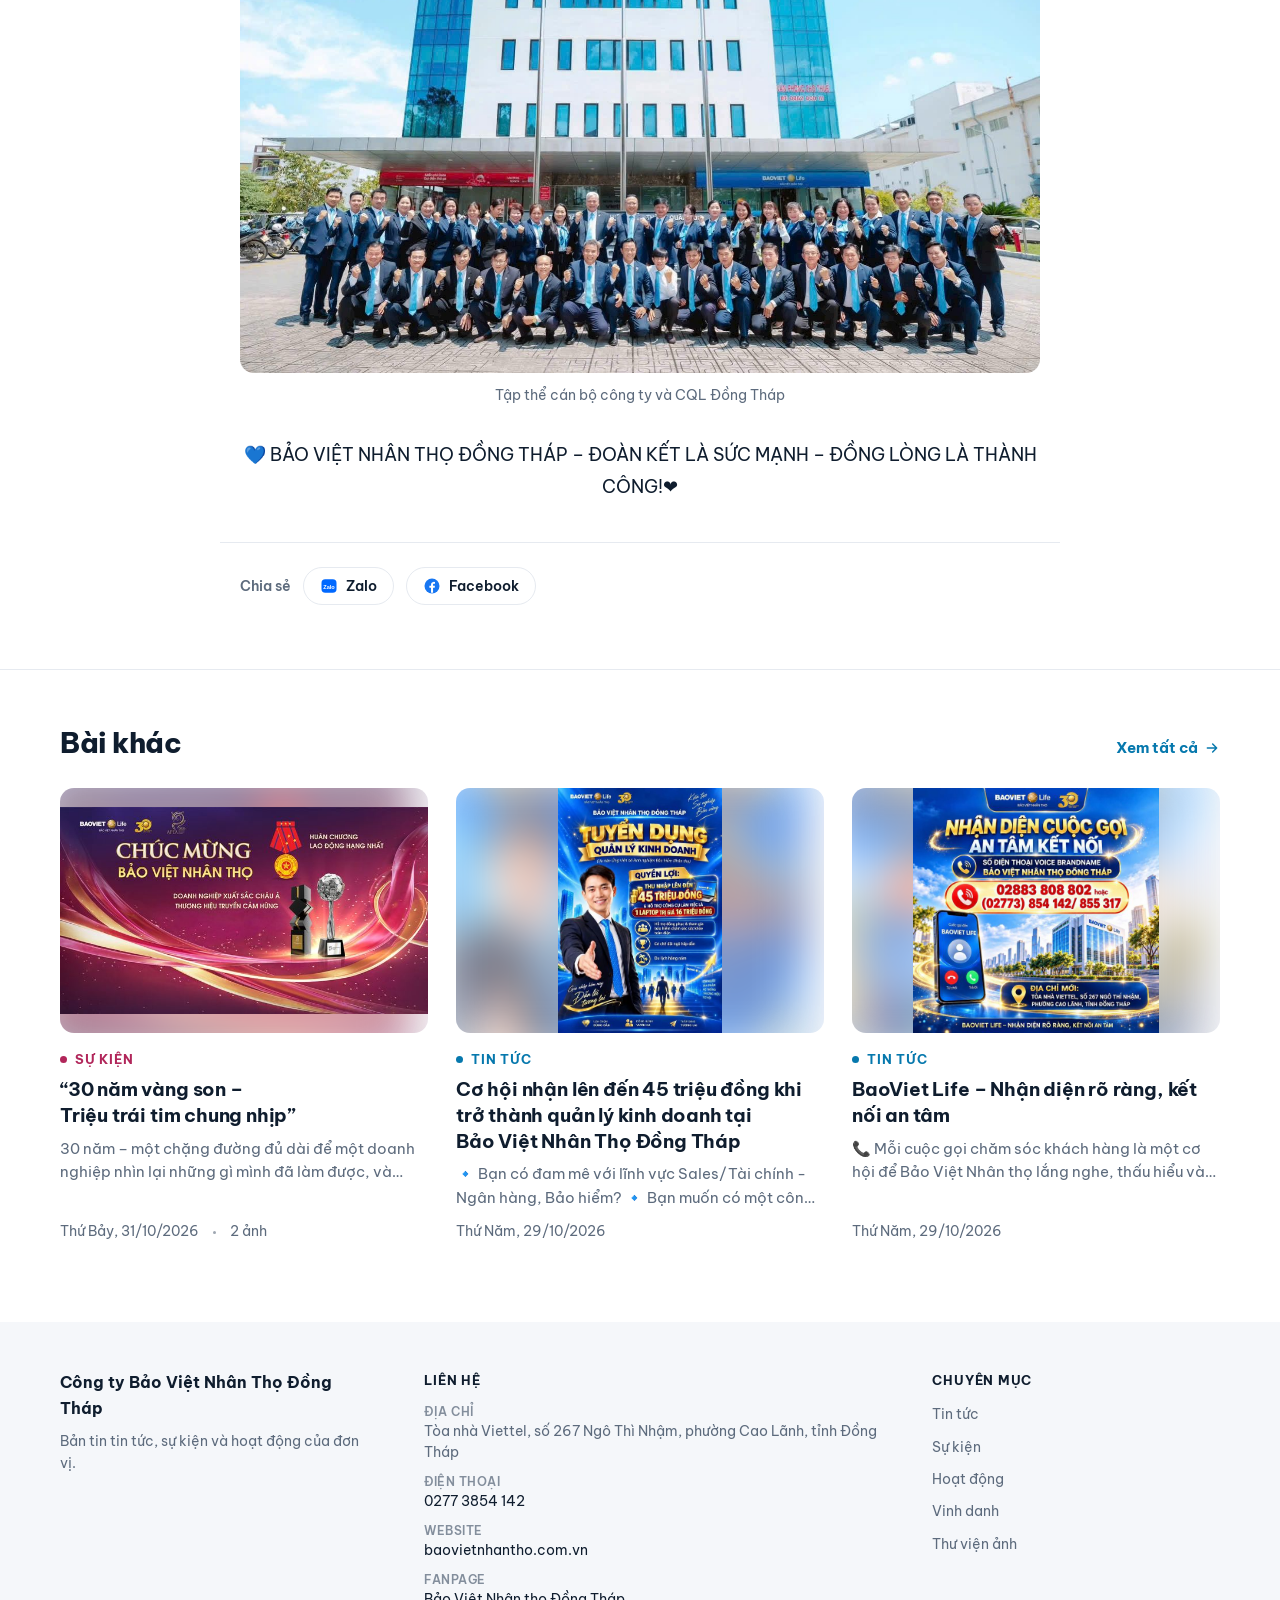
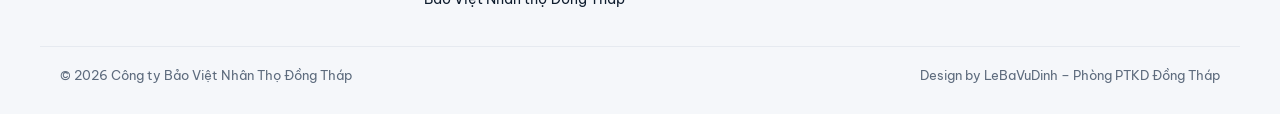
==== commit 656e058d: "Chatbot nhận yêu cầu, gửi về Google Sheet của đơn vị Co-Authored-By: Claude Opus 5.5 <noreply@anthro" ====
--- a/20261013-bao-viet-nhan-tho-dong-thap-vinh-du-nhan-bang-khen.html
+++ b/20261013-bao-viet-nhan-tho-dong-thap-vinh-du-nhan-bang-khen.html
@@ -23,13 +23,13 @@
 <link rel="preconnect" href="https://fonts.googleapis.com">
 <link rel="preconnect" href="https://fonts.gstatic.com" crossorigin>
 <link rel="stylesheet" href="https://fonts.googleapis.com/css2?family=Be+Vietnam+Pro:wght@400;500;600;700;800&display=swap">
-<link rel="stylesheet" href="giao-dien.css?v=71234208">
+<link rel="stylesheet" href="giao-dien.css?v=360a37dd">
 </head>
 <body>
 <header class="top">
   <div class="wrap">
     <a class="brand" href="index.html" aria-label="Bản tin Bảo Việt Nhân Thọ Đồng Tháp, trang chủ"><img src="anh/logo.png" alt="Bảo Việt Nhân Thọ" width="126" height="34"><span><b>Đồng Tháp</b>Bản tin</span></a>
-    <nav class="nav" id="nav" aria-label="Chuyên mục"><a href="index.html?muc=news#moi-nhat">Tin tức</a><a href="index.html?muc=event#moi-nhat">Sự kiện</a><a href="index.html?muc=activity#moi-nhat">Hoạt động</a><details class="nav-dd" id="nav-dv"><summary>Các VPKV</summary><div class="dd"><a href="index.html?dv=cao-lanh-lap-vo#moi-nhat">Ban Cao Lãnh + Lấp Vò</a><a href="index.html?dv=sa-dec#moi-nhat">VPKV Sa Đéc</a><a href="index.html?dv=hong-ngu#moi-nhat">VPKV Hồng Ngự</a><a href="index.html?dv=thap-muoi#moi-nhat">VPKV Tháp Mười</a><a href="index.html?dv=thanh-binh#moi-nhat">VPKV Thanh Bình</a><a href="index.html?dv=tan-hong#moi-nhat">VPKV Tân Hồng</a></div></details><a href="index.html?muc=honor#moi-nhat">Vinh danh</a><a href="index.html#khoanh-khac">Thư viện ảnh</a></nav>
+    <nav class="nav" id="nav" aria-label="Chuyên mục"><a href="index.html?muc=news#moi-nhat">Tin tức</a><a href="index.html?muc=event#moi-nhat">Sự kiện</a><a href="index.html?muc=activity#moi-nhat">Hoạt động</a><details class="nav-dd" id="nav-dv"><summary>Các VPKV</summary><div class="dd"><a href="index.html?dv=cao-lanh-lap-vo#moi-nhat">Ban Cao Lãnh + Lấp Vò</a><a href="index.html?dv=sa-dec#moi-nhat">VPKV Sa Đéc</a><a href="index.html?dv=hong-ngu#moi-nhat">VPKV Hồng Ngự</a><a href="index.html?dv=thap-muoi#moi-nhat">VPKV Tháp Mười</a><a href="index.html?dv=thanh-binh#moi-nhat">VPKV Thanh Bình</a><a href="index.html?dv=tan-hong#moi-nhat">VPKV Tân Hồng</a><a class="dd-more" href="index.html#van-phong">Địa chỉ các văn phòng</a></div></details><a href="index.html?muc=honor#moi-nhat">Vinh danh</a><a href="index.html#khoanh-khac">Thư viện ảnh</a></nav>
     <div class="tools"><button class="ibtn" type="button" id="b-search" aria-label="Tìm kiếm" aria-expanded="false"><svg viewBox="0 0 24 24" fill="none" stroke="currentColor" stroke-width="2" stroke-linecap="round" aria-hidden="true"><circle cx="11" cy="11" r="7"/><path d="m20 20-3.5-3.5"/></svg></button><button class="ibtn" type="button" id="b-theme" aria-label="Đổi giao diện sáng/tối"><svg viewBox="0 0 24 24" fill="none" stroke="currentColor" stroke-width="2" stroke-linecap="round" stroke-linejoin="round" aria-hidden="true"><path d="M20 14.5A8 8 0 0 1 9.5 4a8 8 0 1 0 10.5 10.5Z"/></svg></button></div>
   </div>
   <div class="accent" aria-hidden="true"></div>
@@ -59,7 +59,8 @@
 
 <script>window.BAI_ID = "20261013-bao-viet-nhan-tho-dong-thap-vinh-du-nhan-bang-khen";</script>
 <script src="du-lieu/bai-viet.js?v=de11cd01"></script>
-<script src="chung.js?v=7c0f25f5"></script>
+<script src="chung.js?v=fed953e4"></script>
+<script src="chatbot.js?v=b9371f52"></script>
 <script>
 (function () {
   var posts = loadPosts().sort(byDateDesc), byId = {};
--- a/giao-dien.css
+++ b/giao-dien.css
@@ -252,3 +252,70 @@
 .crumb .unit { color: var(--muted); }
 .crumb .unit::before { display: none; }
 .sec, [id="moi-nhat"], [id="khoanh-khac"] { scroll-margin-top: 80px; }
+/* Văn phòng khu vực */
+.offices { display: grid; grid-template-columns: repeat(3, minmax(0, 1fr)); gap: 20px; }
+@media (max-width: 980px) { .offices { grid-template-columns: repeat(2, minmax(0, 1fr)); } }
+@media (max-width: 600px) { .offices { grid-template-columns: 1fr; } }
+.office { display: flex; flex-direction: column; padding: 22px 22px 18px; border: 1px solid var(--line); border-radius: 16px; background: var(--bg); }
+.office h3 { font-size: 18px; font-weight: 800; letter-spacing: -.01em; }
+.office dl { margin: 14px 0 0; display: grid; grid-template-columns: auto 1fr; gap: 8px 14px; font-size: 14.5px; line-height: 1.5; }
+.office dt { color: var(--muted); font-size: 12.5px; font-weight: 600; padding-top: 2px; white-space: nowrap; }
+.office dd { margin: 0; color: var(--ink); }
+.office dd a { color: var(--brand); }
+.office-act { margin-top: auto; padding-top: 16px; display: flex; flex-wrap: wrap; gap: 8px; }
+.office-act .pill svg { width: 16px; height: 16px; }
+.office-strip { display: flex; flex-wrap: wrap; align-items: center; gap: 6px 18px; margin: -10px 0 24px; padding: 12px 16px; border-radius: 12px; background: var(--soft); font-size: 14px; color: var(--muted); }
+.office-strip:empty { display: none; }
+.office-strip a { color: var(--brand); font-weight: 600; }
+.nav-dd .dd .dd-more { margin-top: 4px; padding-top: 10px; border-top: 1px solid var(--line); border-radius: 0 0 9px 9px; color: var(--brand); }
+/* Chatbot nhận yêu cầu (chatbot.js) */
+.cb-fab { position: fixed; z-index: 45; right: max(18px, env(safe-area-inset-right, 0px)); bottom: max(18px, env(safe-area-inset-bottom, 0px)); display: inline-flex; align-items: center; gap: 10px; height: 52px; padding: 0 20px 0 16px; border: 0; border-radius: 999px; background: #0678ad; color: #fff; font: inherit; font-size: 15px; font-weight: 700; cursor: pointer; box-shadow: 0 14px 30px -8px rgba(6,120,173,.6); transition: transform .15s; }
+.cb-fab:hover { transform: translateY(-2px); }
+.cb-fab svg { width: 22px; height: 22px; }
+.cb-dot { width: 9px; height: 9px; border-radius: 50%; background: #3ddc84; box-shadow: 0 0 0 3px rgba(61,220,132,.3); }
+.has-cb .to-top { bottom: calc(max(16px, env(safe-area-inset-bottom, 0px)) + 66px); }
+@media (max-width: 600px) { .cb-fab { height: 48px; padding: 0 16px 0 14px; font-size: 14px; } }
+.cb { position: fixed; z-index: 46; right: max(18px, env(safe-area-inset-right, 0px)); bottom: max(18px, env(safe-area-inset-bottom, 0px)); width: 380px; height: min(640px, calc(100dvh - 36px)); display: flex; flex-direction: column; overflow: hidden; border-radius: 20px; background: var(--bg); color: var(--ink); box-shadow: 0 30px 70px -20px rgba(0,0,0,.45), 0 0 0 1px var(--line); animation: cb-pop .22s cubic-bezier(.2,.8,.2,1); }
+@keyframes cb-pop { from { opacity: 0; transform: translateY(12px) scale(.97); } }
+@media (max-width: 520px) { .cb { inset: 0; width: auto; height: 100dvh; border-radius: 0; } }
+.cb-head { display: flex; align-items: center; gap: 10px; padding: 14px 12px 14px 16px; background: linear-gradient(135deg, #0678ad, #0b4e7a); color: #fff; }
+.cb-ava { flex: none; width: 40px; height: 40px; border-radius: 50%; background: #fff; color: #0678ad; display: grid; place-items: center; font-weight: 800; font-size: 14px; box-shadow: inset 0 0 0 2px #b48b34; }
+.cb-who { flex: 1; min-width: 0; }
+.cb-who b { display: block; font-size: 14.5px; white-space: nowrap; overflow: hidden; text-overflow: ellipsis; }
+.cb-who small { display: flex; align-items: center; gap: 6px; font-size: 12px; opacity: .85; white-space: nowrap; }
+.cb-who small::before { content: ""; width: 7px; height: 7px; border-radius: 50%; background: #3ddc84; }
+.cb-hb { flex: none; width: 36px; height: 36px; display: grid; place-items: center; border: 0; border-radius: 50%; background: rgba(255,255,255,.14); color: #fff; cursor: pointer; }
+.cb-hb:hover { background: rgba(255,255,255,.26); }
+.cb-hb svg { width: 18px; height: 18px; }
+.cb-log { flex: 1; overflow-y: auto; padding: 18px 14px 8px; display: flex; flex-direction: column; gap: 10px; scroll-behavior: smooth; }
+.cb-msg { max-width: 84%; padding: 10px 14px; border-radius: 18px; font-size: 14.5px; line-height: 1.5; animation: cb-rise .2s ease-out; }
+@keyframes cb-rise { from { opacity: 0; transform: translateY(6px); } }
+.cb-bot { align-self: flex-start; background: var(--soft); border-bottom-left-radius: 6px; }
+.cb-me { align-self: flex-end; background: #0678ad; color: #fff; border-bottom-right-radius: 6px; }
+.cb-typing { align-self: flex-start; display: flex; gap: 4px; padding: 13px 16px; border-radius: 18px; background: var(--soft); }
+.cb-typing i { width: 7px; height: 7px; border-radius: 50%; background: var(--muted); animation: cb-blink 1s infinite; }
+.cb-typing i:nth-child(2) { animation-delay: .15s; } .cb-typing i:nth-child(3) { animation-delay: .3s; }
+@keyframes cb-blink { 0%, 80%, 100% { opacity: .3; } 40% { opacity: 1; } }
+.cb-card { align-self: stretch; padding: 14px 16px; border: 1px solid var(--line); border-radius: 14px; font-size: 14px; line-height: 1.55; animation: cb-rise .2s ease-out; }
+.cb-card h4 { margin: 0 0 6px; font-size: 14.5px; }
+.cb-card p { margin: 8px 0 0; }
+.cb-card dl { margin: 0; display: grid; grid-template-columns: auto 1fr; gap: 4px 12px; }
+.cb-card dt { color: var(--muted); font-size: 13px; } .cb-card dd { margin: 0; font-weight: 600; }
+.cb-card a { color: var(--brand); font-weight: 600; }
+.cb-consent { display: flex; gap: 10px; align-items: flex-start; margin-top: 12px; padding-top: 12px; border-top: 1px solid var(--line); font-size: 12.5px; color: var(--muted); line-height: 1.5; }
+.cb-consent input { margin-top: 2px; width: 18px; height: 18px; flex: none; accent-color: #0678ad; }
+.cb-send { margin-top: 12px; width: 100%; height: 44px; border: 0; border-radius: 12px; background: #0678ad; color: #fff; font: inherit; font-weight: 700; cursor: pointer; }
+.cb-send:disabled { opacity: .45; cursor: not-allowed; }
+.cb-quick { display: flex; flex-wrap: wrap; gap: 8px; padding: 4px 14px 12px; }
+.cb-quick:empty { display: none; }
+.cb-quick button { padding: 8px 14px; border: 1px solid var(--brand); border-radius: 999px; background: transparent; color: var(--brand); font: inherit; font-size: 13.5px; font-weight: 600; cursor: pointer; }
+.cb-quick button:hover { background: var(--brand); color: #fff; }
+.cb-input { display: flex; gap: 8px; padding: 10px 12px; border-top: 1px solid var(--line); }
+.cb-input input { flex: 1; min-width: 0; height: 44px; padding: 0 16px; border: 1px solid var(--line); border-radius: 999px; background: var(--soft); color: var(--ink); font: inherit; font-size: 15px; outline: none; }
+.cb-input input:focus { border-color: var(--brand); }
+.cb-input input:disabled { opacity: .55; }
+.cb-input .cb-trap { position: absolute; left: -9999px; width: 1px; height: 1px; opacity: 0; }
+.cb-input button { flex: none; width: 44px; height: 44px; border: 0; border-radius: 50%; background: #0678ad; color: #fff; display: grid; place-items: center; cursor: pointer; }
+.cb-input button:disabled { opacity: .4; cursor: not-allowed; }
+.cb-input button svg { width: 18px; height: 18px; }
+.cb-foot { margin: 0; padding: 0 12px 10px; font-size: 11.5px; color: var(--muted); text-align: center; }
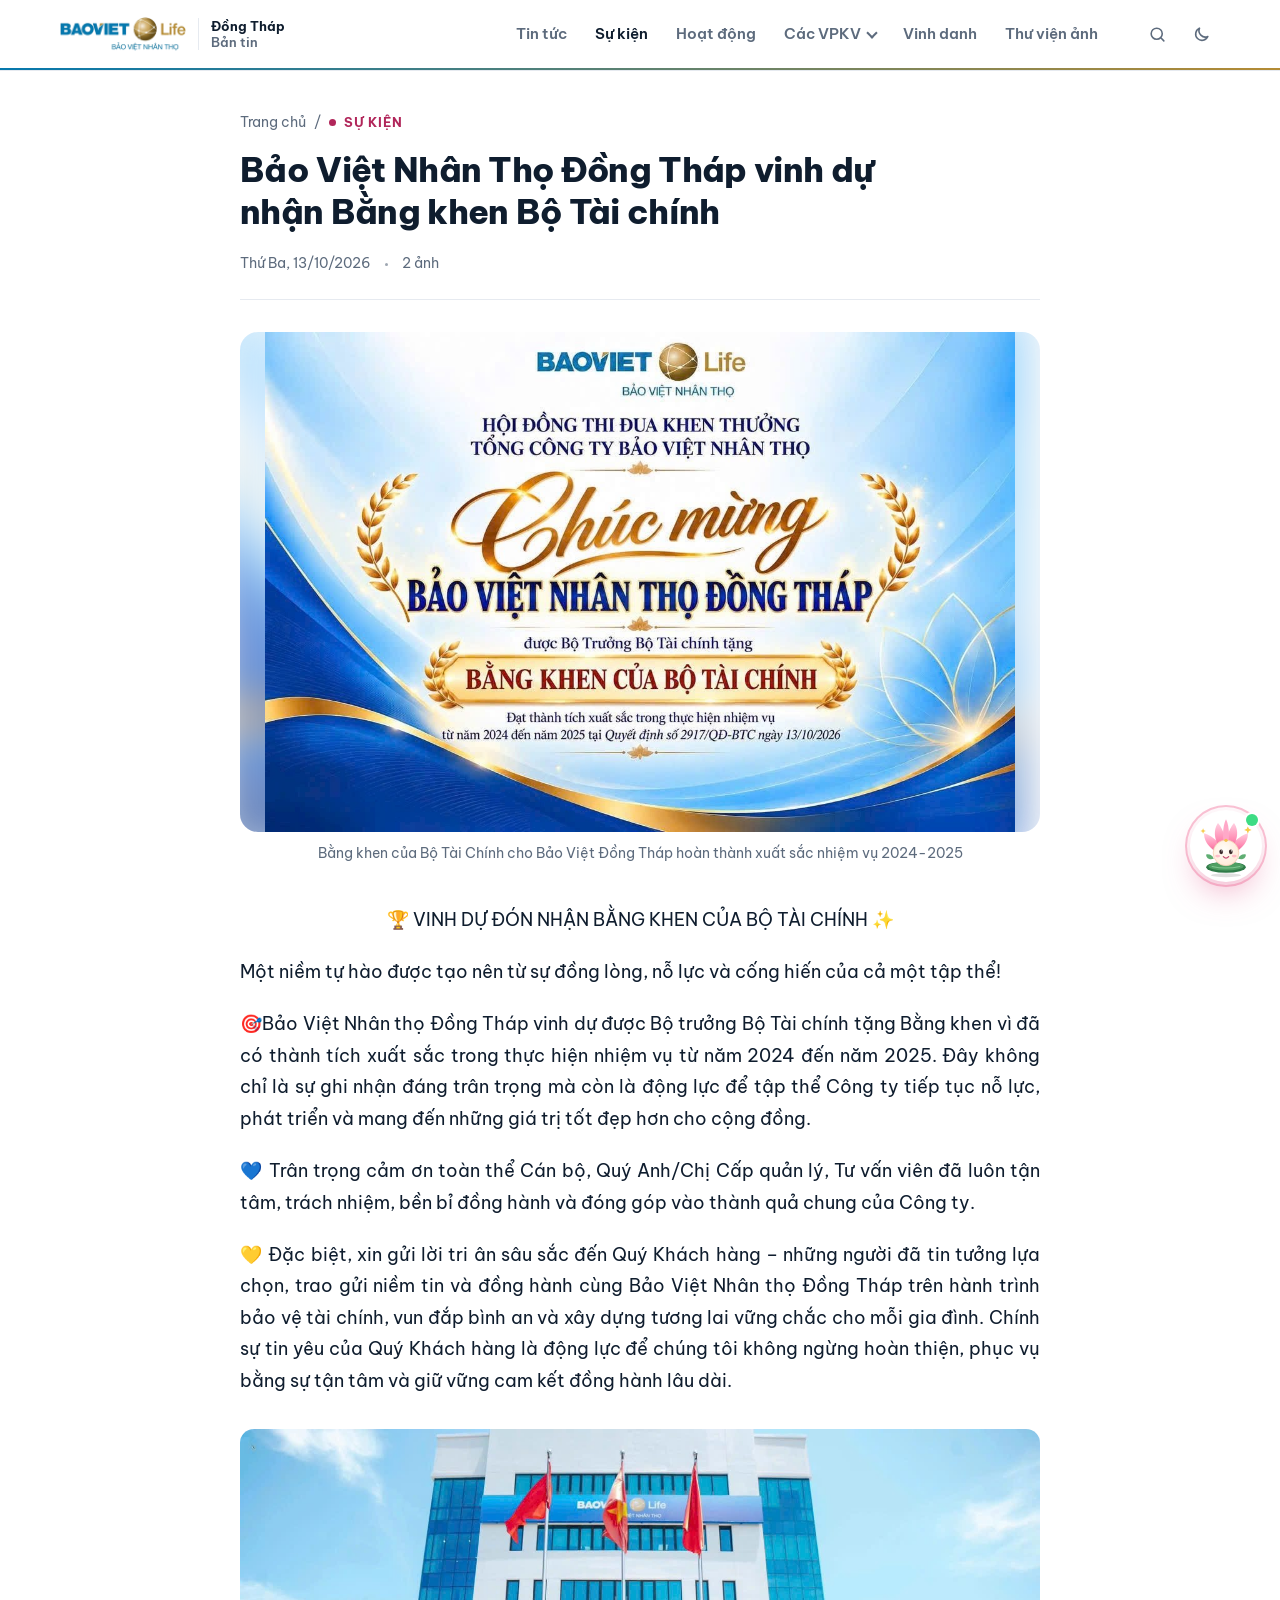
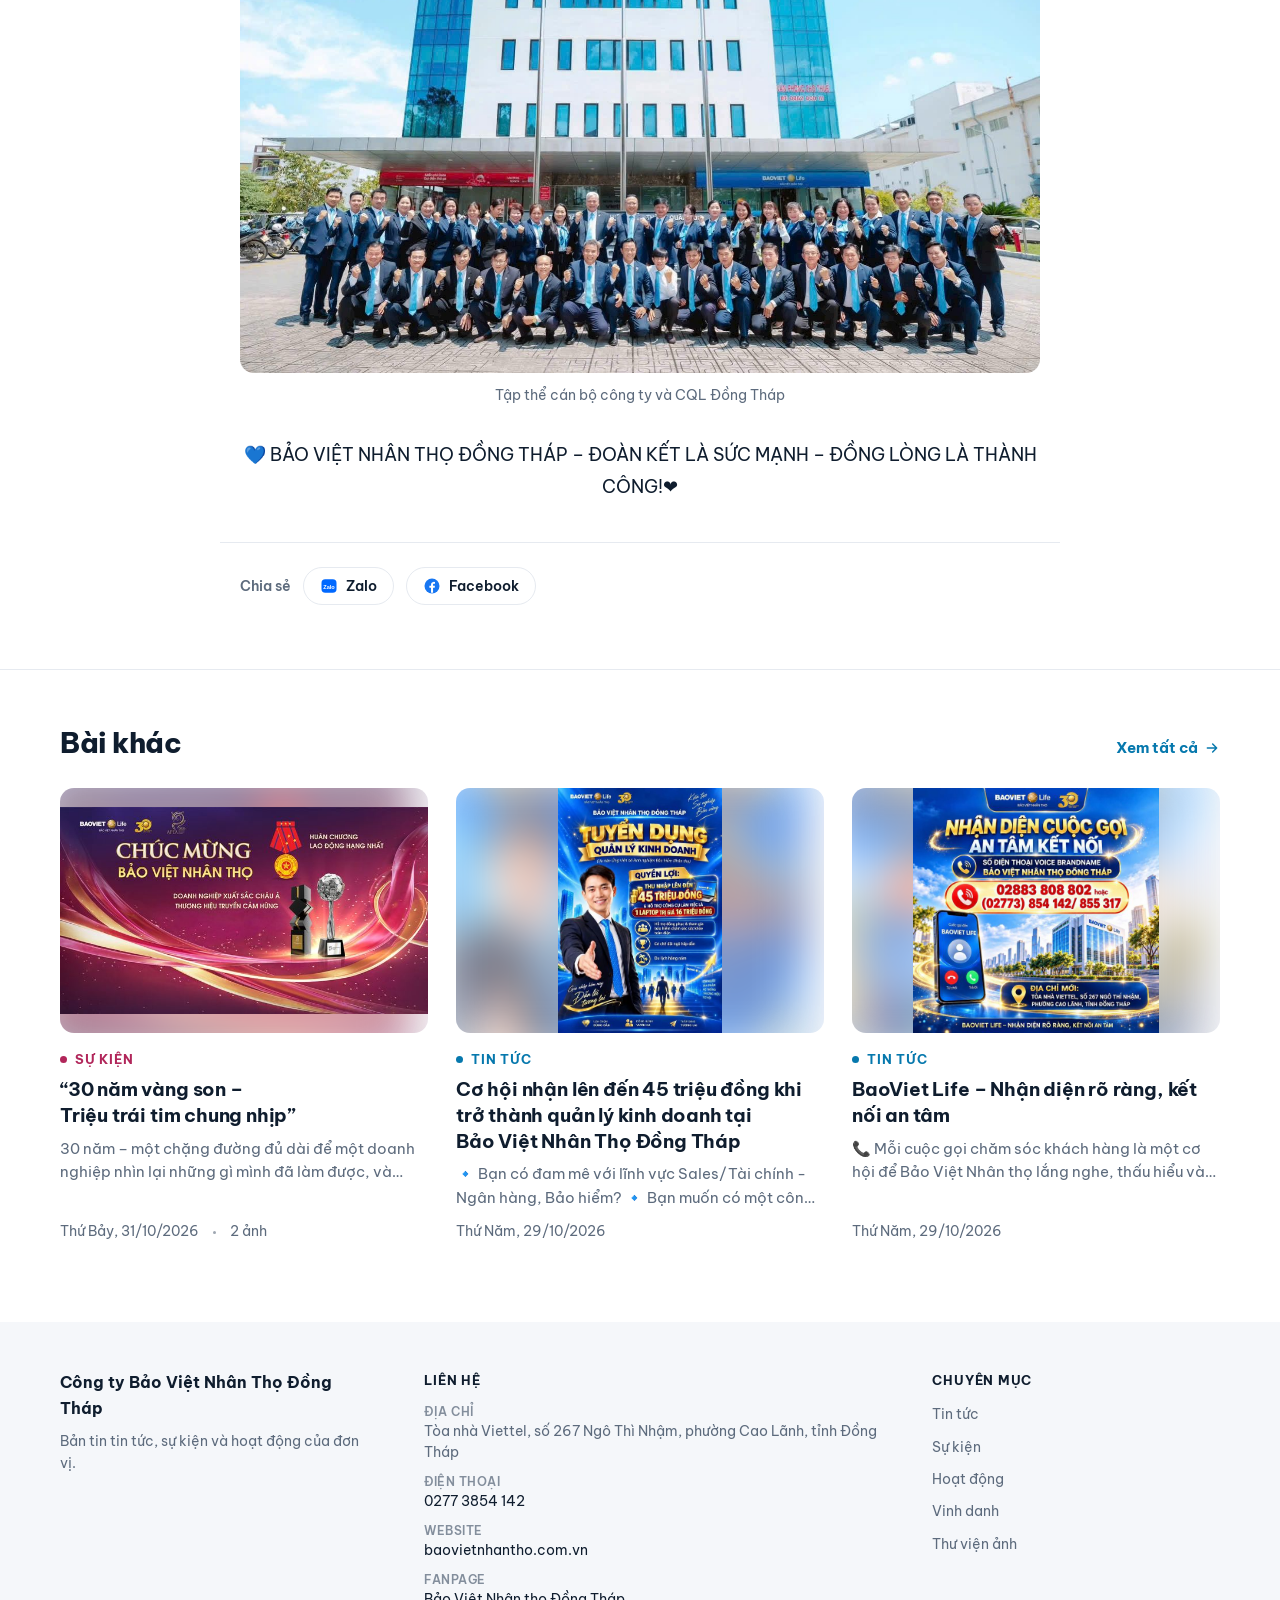
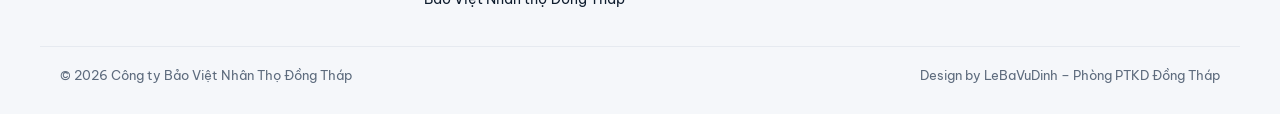
==== commit b8ba4ce3: "Chatbot: linh vật bé Sen (Sen BVL DTH) có chuyển động, lời chào Co-Authored-By: Claude Opus 5.5 <nor" ====
--- a/20261013-bao-viet-nhan-tho-dong-thap-vinh-du-nhan-bang-khen.html
+++ b/20261013-bao-viet-nhan-tho-dong-thap-vinh-du-nhan-bang-khen.html
@@ -23,7 +23,7 @@
 <link rel="preconnect" href="https://fonts.googleapis.com">
 <link rel="preconnect" href="https://fonts.gstatic.com" crossorigin>
 <link rel="stylesheet" href="https://fonts.googleapis.com/css2?family=Be+Vietnam+Pro:wght@400;500;600;700;800&display=swap">
-<link rel="stylesheet" href="giao-dien.css?v=360a37dd">
+<link rel="stylesheet" href="giao-dien.css?v=4304438b">
 </head>
 <body>
 <header class="top">
@@ -60,7 +60,7 @@
 <script>window.BAI_ID = "20261013-bao-viet-nhan-tho-dong-thap-vinh-du-nhan-bang-khen";</script>
 <script src="du-lieu/bai-viet.js?v=de11cd01"></script>
 <script src="chung.js?v=fed953e4"></script>
-<script src="chatbot.js?v=b9371f52"></script>
+<script src="chatbot.js?v=b89bea34"></script>
 <script>
 (function () {
   var posts = loadPosts().sort(byDateDesc), byId = {};
--- a/giao-dien.css
+++ b/giao-dien.css
@@ -319,3 +319,48 @@
 .cb-input button:disabled { opacity: .4; cursor: not-allowed; }
 .cb-input button svg { width: 18px; height: 18px; }
 .cb-foot { margin: 0; padding: 0 12px 10px; font-size: 11.5px; color: var(--muted); text-align: center; }
+/* Bé Sen – linh vật chatbot */
+.sen { display: block; width: 100%; height: 100%; overflow: visible; }
+.sen-shadow { fill: #000; opacity: .12; transform-box: fill-box; transform-origin: center; animation: sen-shadow 3.2s ease-in-out infinite; }
+.sen-body { animation: sen-float 3.2s ease-in-out infinite; }
+.sen-p { transform-box: view-box; transform-origin: 60px 72px; animation: sen-sway 4s ease-in-out infinite alternate; }
+.sen-p1, .sen-p3 { animation-delay: -1.2s; } .sen-p2, .sen-p4 { animation-direction: alternate-reverse; } .sen-p5 { animation-duration: 3s; }
+.sen-eyes { transform-box: fill-box; transform-origin: center; animation: sen-blink 4.6s infinite; }
+.sen-arm-r { transform-box: view-box; transform-origin: 84px 81px; animation: sen-wave 5s ease-in-out infinite; }
+.sen-arm-l { transform-box: view-box; transform-origin: 36px 81px; animation: sen-arm 3.2s ease-in-out infinite; }
+.sen-mouth { transform-box: fill-box; transform-origin: center top; }
+.sen-spark path { fill: #f7c948; transform-box: fill-box; transform-origin: center; animation: sen-twinkle 2.4s ease-in-out infinite; }
+.sen-spark .sen-s2 { animation-delay: -1.2s; }
+.sen-talk .sen-mouth { animation: sen-talk .32s ease-in-out infinite alternate; }
+.sen-talk .sen-body { animation-duration: 1.4s; }
+@keyframes sen-float { 0%, 100% { transform: translateY(0); } 50% { transform: translateY(-4px); } }
+@keyframes sen-shadow { 0%, 100% { transform: scaleX(1); opacity: .14; } 50% { transform: scaleX(.82); opacity: .08; } }
+@keyframes sen-sway { from { transform: rotate(-3deg); } to { transform: rotate(3deg); } }
+@keyframes sen-blink { 0%, 92%, 100% { transform: scaleY(1); } 95% { transform: scaleY(.12); } }
+@keyframes sen-wave { 0%, 55%, 100% { transform: rotate(0); } 62% { transform: rotate(-28deg); } 70% { transform: rotate(6deg); } 78% { transform: rotate(-28deg); } 86% { transform: rotate(4deg); } }
+@keyframes sen-arm { 0%, 100% { transform: rotate(0); } 50% { transform: rotate(8deg); } }
+@keyframes sen-twinkle { 0%, 100% { opacity: .2; transform: scale(.6); } 50% { opacity: 1; transform: scale(1.1); } }
+@keyframes sen-talk { from { transform: scaleY(1); } to { transform: scaleY(1.9) translateY(-.5px); } }
+
+/* Nút mở chat: bé Sen trong vòng tròn, bên cạnh có lời chào */
+.cb-fab { padding: 0; width: 72px; height: 72px; border-radius: 50%; background: #fff; box-shadow: 0 16px 34px -10px rgba(226,85,138,.55), 0 0 0 3px rgba(255,255,255,.9), 0 0 0 5px #f9c2d4; justify-content: center; }
+.cb-fab .sen { width: 64px; height: 64px; margin-top: 2px; }
+.cb-fab:hover { transform: translateY(-3px) scale(1.04); }
+.cb-fab::after { content: ""; position: absolute; top: 4px; right: 4px; width: 12px; height: 12px; border-radius: 50%; background: #3ddc84; box-shadow: 0 0 0 2px #fff; }
+.cb-hi { position: fixed; z-index: 44; right: calc(max(18px, env(safe-area-inset-right, 0px)) + 84px); bottom: calc(max(18px, env(safe-area-inset-bottom, 0px)) + 14px); max-width: 230px; padding: 10px 14px; border-radius: 16px 16px 4px 16px; background: var(--bg); color: var(--ink); font-size: 14px; line-height: 1.45; box-shadow: 0 14px 30px -10px rgba(0,0,0,.3), 0 0 0 1px var(--line); cursor: pointer; animation: cb-hi .35s cubic-bezier(.2,.9,.3,1.3) both; }
+.cb-hi b { color: #e2558a; }
+.cb-hi button { position: absolute; top: -8px; left: -8px; width: 22px; height: 22px; border: 0; border-radius: 50%; background: var(--ink); color: var(--bg); font-size: 13px; line-height: 22px; cursor: pointer; }
+@keyframes cb-hi { from { opacity: 0; transform: translateY(8px) scale(.9); } }
+.has-cb .to-top { bottom: calc(max(16px, env(safe-area-inset-bottom, 0px)) + 86px); }
+@media (max-width: 600px) { .cb-fab { width: 62px; height: 62px; } .cb-fab .sen { width: 56px; height: 56px; } .cb-hi { right: calc(max(18px, env(safe-area-inset-right, 0px)) + 72px); max-width: 190px; font-size: 13px; } }
+
+/* Đầu khung chat và tin nhắn của Sen */
+.cb-head { background: linear-gradient(135deg, #e2558a, #b8336a 55%, #0b4e7a); }
+.cb-ava { width: 46px; height: 46px; padding: 2px; background: #fff; box-shadow: 0 0 0 2px #f9c2d4; overflow: visible; }
+.cb-who small::before { background: #3ddc84; }
+.cb-row { display: flex; gap: 8px; align-items: flex-end; align-self: flex-start; max-width: 92%; }
+.cb-row .cb-face { flex: none; width: 34px; height: 34px; border-radius: 50%; background: #fff; box-shadow: 0 0 0 1.5px #f9c2d4; padding: 1px; }
+.cb-row .cb-col { display: flex; flex-direction: column; gap: 6px; min-width: 0; }
+.cb-row .cb-msg { max-width: 100%; }
+.cb-row .cb-typing { align-self: flex-start; }
+@media (prefers-reduced-motion: reduce) { .sen *, .cb-hi { animation: none !important; } }
